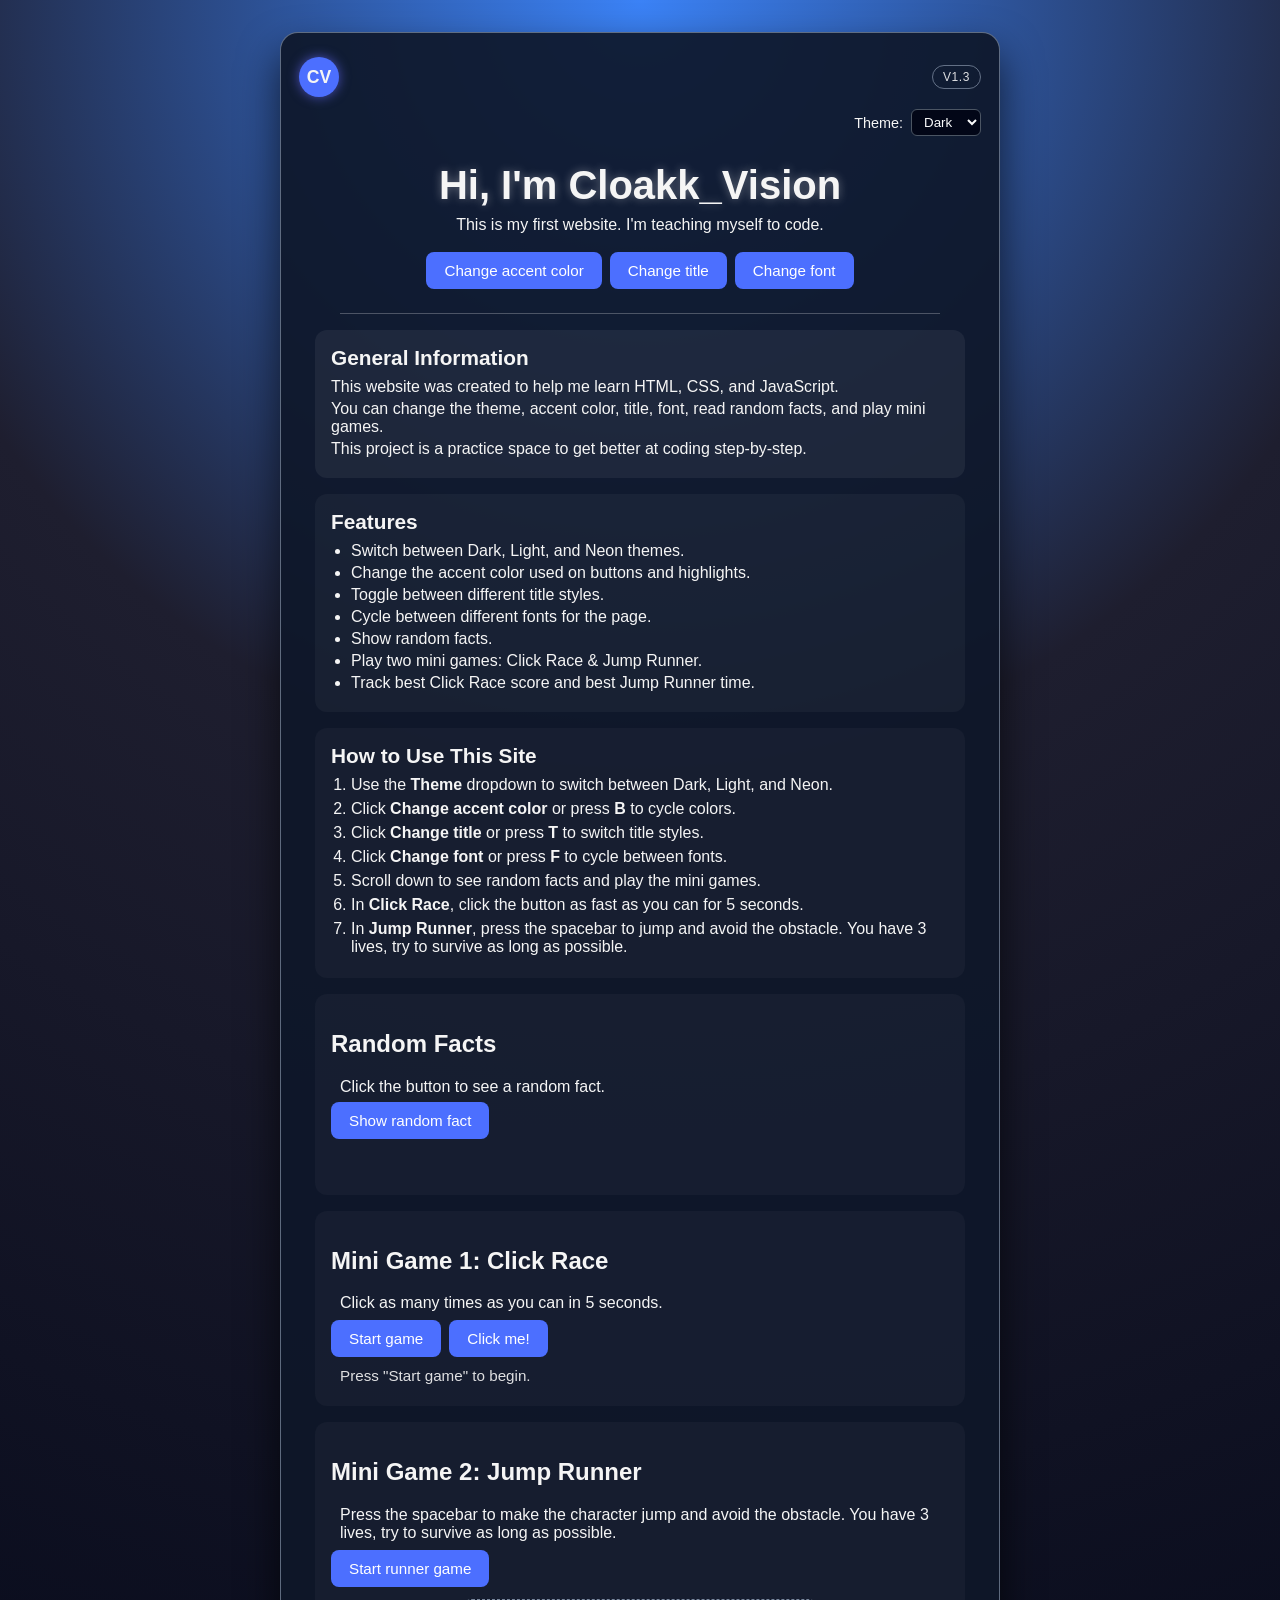
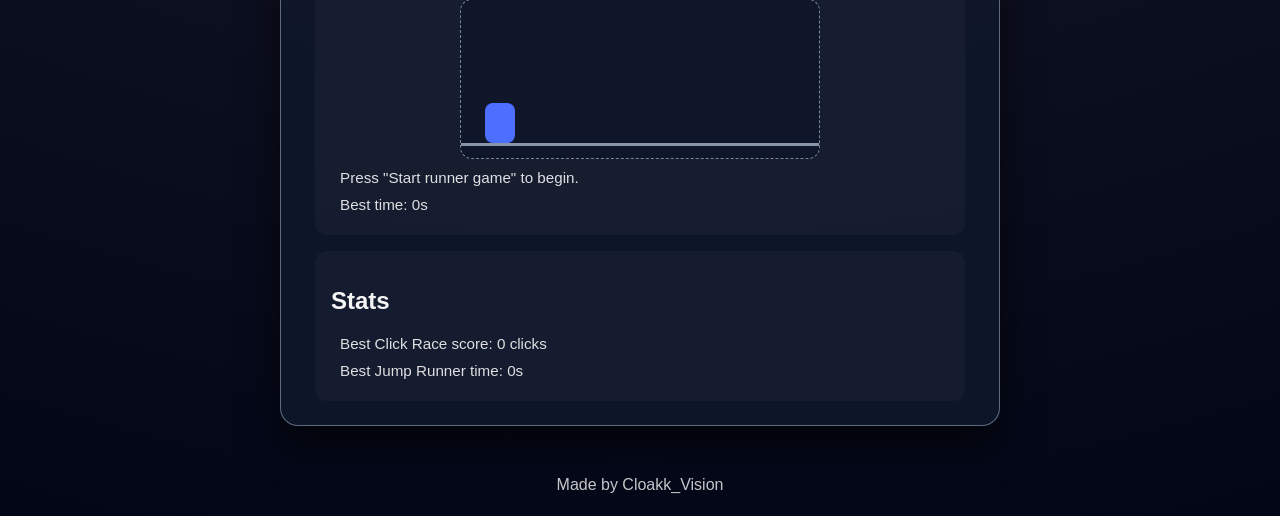
==== index.html @ 3d9c1bef "Add files via upload" ====
<!DOCTYPE html>
<html lang="en">
<head>
    <meta charset="UTF-8">
    <title>My First Website</title>
    <link rel="stylesheet" href="style.css">
</head>
<body class="theme-dark">
    <div class="container">
        <div class="panel">
            <!-- Top row with logo + version -->
            <div class="top-row">
                <div class="logo">CV</div>
                <span class="version-badge">v1.3</span>
            </div>

            <!-- Theme selector -->
            <div class="theme-row">
                <label for="themeSelect">Theme:</label>
                <select id="themeSelect">
                    <option value="dark" selected>Dark</option>
                    <option value="light">Light</option>
                    <option value="neon">Neon</option>
                </select>
            </div>

            <!-- Title + intro -->
            <h1 id="title">Hi, I'm Cloakk_Vision</h1>
            <p>This is my first website. I'm teaching myself to code.</p>

            <!-- Buttons -->
            <div class="button-row">
                <button id="colorButton">Change accent color</button>
                <button id="titleButton">Change title</button>
                <button id="fontButton">Change font</button>
            </div>

            <!-- Divider -->
            <hr class="divider">

            <!-- General Information section -->
            <div class="info-section">
                <h2>General Information</h2>
                <p>This website was created to help me learn HTML, CSS, and JavaScript.</p>
                <p>You can change the theme, accent color, title, font, read random facts, and play mini games.</p>
                <p>This project is a practice space to get better at coding step-by-step.</p>
            </div>

            <!-- Features list -->
            <div class="feature-list">
                <h2>Features</h2>
                <ul>
                    <li>Switch between Dark, Light, and Neon themes.</li>
                    <li>Change the accent color used on buttons and highlights.</li>
                    <li>Toggle between different title styles.</li>
                    <li>Cycle between different fonts for the page.</li>
                    <li>Show random facts.</li>
                    <li>Play two mini games: Click Race & Jump Runner.</li>
                    <li>Track best Click Race score and best Jump Runner time.</li>
                </ul>
            </div>

            <!-- How to use -->
            <div class="how-to">
                <h2>How to Use This Site</h2>
                <ol>
                    <li>Use the <strong>Theme</strong> dropdown to switch between Dark, Light, and Neon.</li>
                    <li>Click <strong>Change accent color</strong> or press <strong>B</strong> to cycle colors.</li>
                    <li>Click <strong>Change title</strong> or press <strong>T</strong> to switch title styles.</li>
                    <li>Click <strong>Change font</strong> or press <strong>F</strong> to cycle between fonts.</li>
                    <li>Scroll down to see random facts and play the mini games.</li>
                    <li>In <strong>Click Race</strong>, click the button as fast as you can for 5 seconds.</li>
                    <li>In <strong>Jump Runner</strong>, press the spacebar to jump and avoid the obstacle. You have 3 lives, try to survive as long as possible.</li>
                </ol>
            </div>

            <!-- Random facts section -->
            <div class="card-section random-facts">
                <h2>Random Facts</h2>
                <p>Click the button to see a random fact.</p>
                <button id="factButton">Show random fact</button>
                <p id="factText" class="fact-text"></p>
            </div>

            <!-- Mini game: Click Race -->
            <div class="card-section mini-game">
                <h2>Mini Game 1: Click Race</h2>
                <p>Click as many times as you can in 5 seconds.</p>

                <div class="game-controls">
                    <button id="gameStartButton">Start game</button>
                    <button id="gameClickButton" disabled>Click me!</button>
                </div>

                <p id="gameStatus" class="game-status">Press "Start game" to begin.</p>
            </div>

            <!-- Mini game: Jump Runner -->
            <div class="card-section mini-game">
                <h2>Mini Game 2: Jump Runner</h2>
                <p>Press the spacebar to make the character jump and avoid the obstacle. You have 3 lives, try to survive as long as possible.</p>

                <div class="runner-controls">
                    <button id="runnerStartButton">Start runner game</button>
                </div>

                <div id="runnerArea">
                    <div id="runnerGround"></div>
                    <div id="runnerCharacter"></div>
                    <div id="runnerObstacle"></div>
                </div>

                <p id="runnerStatus" class="game-status">Press "Start runner game" to begin.</p>
                <p id="runnerBest" class="game-status">Best time: 0s</p>
            </div>

            <!-- Stats section -->
            <div class="card-section stats-section">
                <h2>Stats</h2>
                <p id="statsClickBest" class="game-status">Best Click Race score: 0 clicks</p>
                <p id="statsRunnerBest" class="game-status">Best Jump Runner time: 0s</p>
            </div>
        </div>
    </div>

    <!-- Footer -->
    <footer class="footer">
        <p>Made by Cloakk_Vision</p>
    </footer>

    <script src="script.js"></script>
</body>
</html>
---- style.css ----
/* Accent color variable */
:root {
    --accent-color: #4c6fff;
}

/* Reset & base layout */
* {
    box-sizing: border-box;
}

body {
    margin: 0;
    font-family: Arial, sans-serif;
    display: flex;
    flex-direction: column;
    min-height: 100vh;
}

/* Themes on body */
body.theme-dark {
    background: radial-gradient(circle at top, #3b82f6 0, #1e1e2f 35%, #020617 100%);
    color: #f5f5f5;
}

body.theme-light {
    background: #f5f5f5;
    color: #111827;
}

body.theme-neon {
    background: radial-gradient(circle at top, #22c55e 0, #0f172a 40%, #020617 100%);
    color: #e5e7eb;
}

/* Main layout */
.container {
    flex: 1;
    display: flex;
    justify-content: center;
    align-items: flex-start;
    padding: 32px 16px 32px;
}

/* Card panel */
.panel {
    width: 100%;
    max-width: 720px;
    background-color: rgba(15, 23, 42, 0.92);
    border-radius: 18px;
    border: 1px solid rgba(148, 163, 184, 0.6);
    box-shadow: 0 20px 40px rgba(0, 0, 0, 0.65);
    padding: 24px 18px 24px;
    text-align: center;
    animation: fadeInUp 0.6s ease-out;
}

/* Panel changes in light theme */
body.theme-light .panel {
    background-color: #ffffff;
    border-color: #d1d5db;
    box-shadow: 0 20px 40px rgba(0, 0, 0, 0.15);
}

/* Panel neon tweaks */
body.theme-neon .panel {
    background-color: rgba(15, 23, 42, 0.96);
}

/* Top row: logo + version */
.top-row {
    display: flex;
    align-items: center;
    justify-content: space-between;
    margin-bottom: 12px;
}

.logo {
    width: 40px;
    height: 40px;
    border-radius: 999px;
    background: var(--accent-color);
    display: flex;
    align-items: center;
    justify-content: center;
    font-weight: bold;
    font-size: 1.1rem;
    box-shadow: 0 0 12px rgba(99, 102, 241, 0.7);
}

.version-badge {
    padding: 4px 10px;
    border-radius: 999px;
    border: 1px solid rgba(148, 163, 184, 0.7);
    font-size: 0.75rem;
    text-transform: uppercase;
    letter-spacing: 0.05em;
    opacity: 0.9;
}

/* Theme row */
.theme-row {
    display: flex;
    align-items: center;
    justify-content: flex-end;
    gap: 8px;
    margin-bottom: 12px;
    font-size: 0.9rem;
}

.theme-row select {
    padding: 4px 8px;
    border-radius: 6px;
    border: 1px solid #4b5563;
}

/* Dark theme dropdown */
body.theme-dark .theme-row select {
    background-color: #020617;
    color: #f9fafb;
}

/* Light theme dropdown */
body.theme-light .theme-row select {
    background-color: #ffffff;
    color: #111827;
    border-color: #9ca3af;
}

/* Neon theme dropdown */
body.theme-neon .theme-row select {
    background-color: #0f172a;
    color: #e5e7eb;
}

/* Title with glow */
h1 {
    font-size: 2.5rem;
    margin-bottom: 8px;
    text-shadow: 0 0 10px rgba(255, 255, 255, 0.35);
}

/* General paragraph text */
p {
    font-size: 1rem;
    max-width: 600px;
    margin: 6px auto;
}

/* Buttons row */
.button-row {
    margin-top: 18px;
    display: flex;
    flex-wrap: wrap;
    gap: 8px;
    justify-content: center;
}

/* Buttons with hover animation */
button {
    padding: 10px 18px;
    border: none;
    border-radius: 8px;
    font-size: 0.95rem;
    cursor: pointer;
    background-color: var(--accent-color);
    color: #ffffff;
    transition: transform 0.2s ease, box-shadow 0.2s ease, opacity 0.15s ease;
}

button:hover {
    transform: scale(1.05);
    box-shadow: 0 4px 10px rgba(0, 0, 0, 0.35);
}

button:active {
    transform: scale(0.98);
    box-shadow: none;
    opacity: 0.85;
}

/* Divider line */
.divider {
    margin: 24px auto 16px;
    border: 0;
    height: 1px;
    width: 100%;
    max-width: 600px;
    background: rgba(255, 255, 255, 0.25);
}

/* Info section card */
.info-section {
    max-width: 650px;
    width: 100%;
    margin: 0 auto 16px;
    padding: 16px;
    background-color: rgba(255, 255, 255, 0.06);
    border-radius: 12px;
    text-align: left;
}

body.theme-light .info-section {
    background-color: #f3f4f6;
}

.info-section h2 {
    margin-top: 0;
    margin-bottom: 8px;
    font-size: 1.3rem;
}

.info-section p {
    margin: 4px 0;
}

/* Feature list card */
.feature-list {
    max-width: 650px;
    width: 100%;
    margin: 0 auto 16px;
    padding: 16px;
    background-color: rgba(255, 255, 255, 0.04);
    border-radius: 12px;
    text-align: left;
}

body.theme-light .feature-list {
    background-color: #e5e7eb;
}

.feature-list h2 {
    margin-top: 0;
    margin-bottom: 8px;
    font-size: 1.3rem;
}

.feature-list ul {
    margin: 0;
    padding-left: 20px;
}

.feature-list li {
    margin-bottom: 4px;
}

/* How-to section */
.how-to {
    max-width: 650px;
    width: 100%;
    margin: 0 auto 16px;
    padding: 16px;
    background-color: rgba(255, 255, 255, 0.03);
    border-radius: 12px;
    text-align: left;
}

body.theme-light .how-to {
    background-color: #f9fafb;
}

.how-to h2 {
    margin-top: 0;
    margin-bottom: 8px;
    font-size: 1.3rem;
}

.how-to ol {
    margin: 0;
    padding-left: 20px;
}

.how-to li {
    margin-bottom: 6px;
}

/* Generic card-style section */
.card-section {
    max-width: 650px;
    width: 100%;
    margin: 16px auto 0;
    padding: 16px;
    background-color: rgba(255, 255, 255, 0.03);
    border-radius: 12px;
    text-align: left;
}

/* Random facts text */
.fact-text {
    margin-top: 10px;
    font-style: italic;
    min-height: 24px;
}

/* Mini game section */
.mini-game .game-controls,
.mini-game .runner-controls {
    display: flex;
    flex-wrap: wrap;
    gap: 8px;
    margin-top: 8px;
}

.game-status {
    margin-top: 10px;
    font-size: 0.95rem;
    opacity: 0.9;
}

/* Click Race area (using text only, no extra box needed) */

/* Jumper game area */
#runnerArea {
    margin-top: 12px;
    position: relative;
    width: 100%;
    max-width: 360px;
    height: 160px;
    border-radius: 12px;
    border: 1px dashed rgba(148, 163, 184, 0.8);
    overflow: hidden;
    margin-left: auto;
    margin-right: auto;
    background-color: rgba(15, 23, 42, 0.9);
}

body.theme-light #runnerArea {
    background-color: #e5e7eb;
}

body.theme-neon #runnerArea {
    background-color: rgba(15, 23, 42, 0.95);
}

/* Ground line */
#runnerGround {
    position: absolute;
    left: 0;
    right: 0;
    bottom: 12px;
    height: 3px;
    background-color: rgba(148, 163, 184, 0.9);
}

/* Character */
#runnerCharacter {
    position: absolute;
    width: 30px;
    height: 40px;
    left: 24px;
    bottom: 15px;
    border-radius: 8px;
    background-color: var(--accent-color);
}

/* Obstacle - slightly smaller to make game easier */
#runnerObstacle {
    position: absolute;
    width: 22px;
    height: 32px;
    right: -40px;
    bottom: 15px;
    border-radius: 6px;
    background-color: #ef4444;
}

/* Jump animation */
.jump {
    animation: runner-jump 0.5s ease-out;
}

@keyframes runner-jump {
    0% { bottom: 15px; }
    50% { bottom: 70px; }
    100% { bottom: 15px; }
}

/* Obstacle animation */
@keyframes runner-obstacle-move {
    from {
        right: -40px;
    }
    to {
        right: 100%;
    }
}

/* Footer */
.footer {
    text-align: center;
    padding: 12px 8px 16px;
    font-size: 0.9rem;
    opacity: 0.8;
}

/* Fade-in animation */
@keyframes fadeInUp {
    from {
        opacity: 0;
        transform: translateY(12px);
    }
    to {
        opacity: 1;
        transform: translateY(0);
    }
}
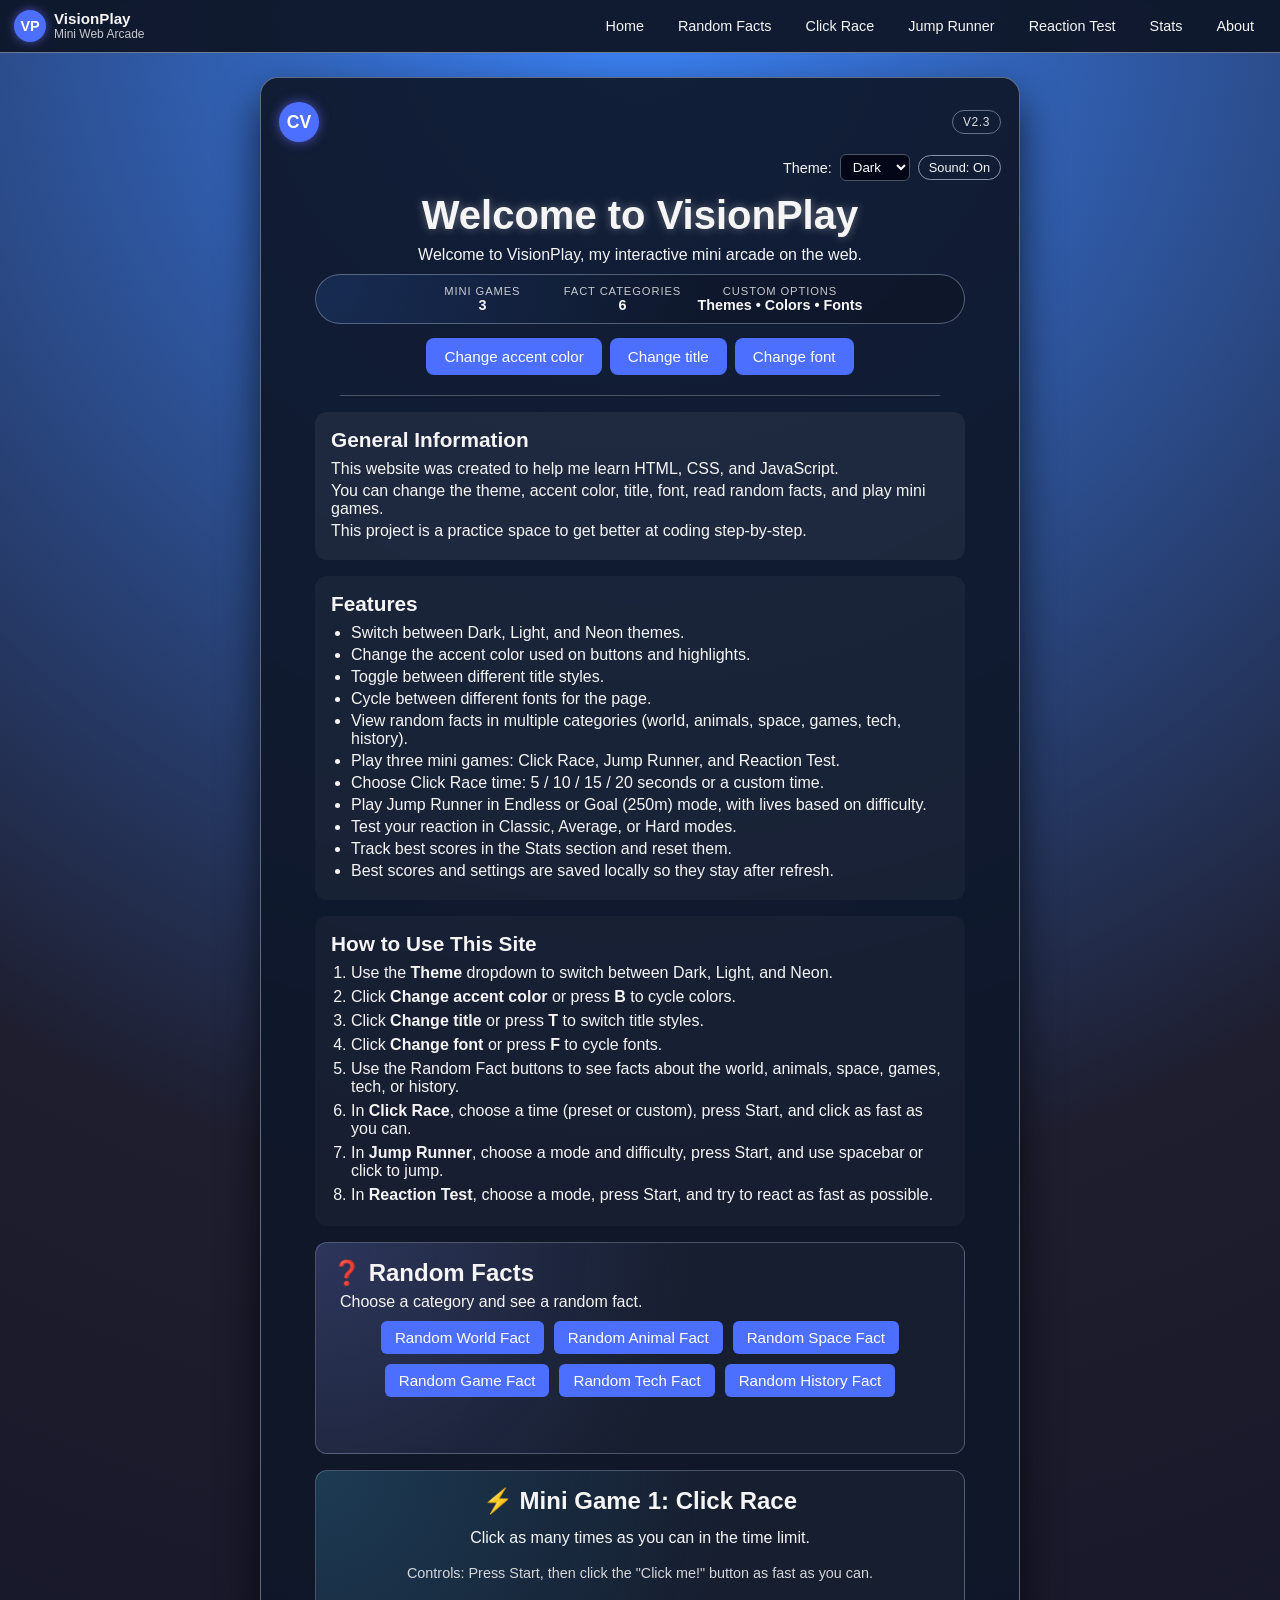
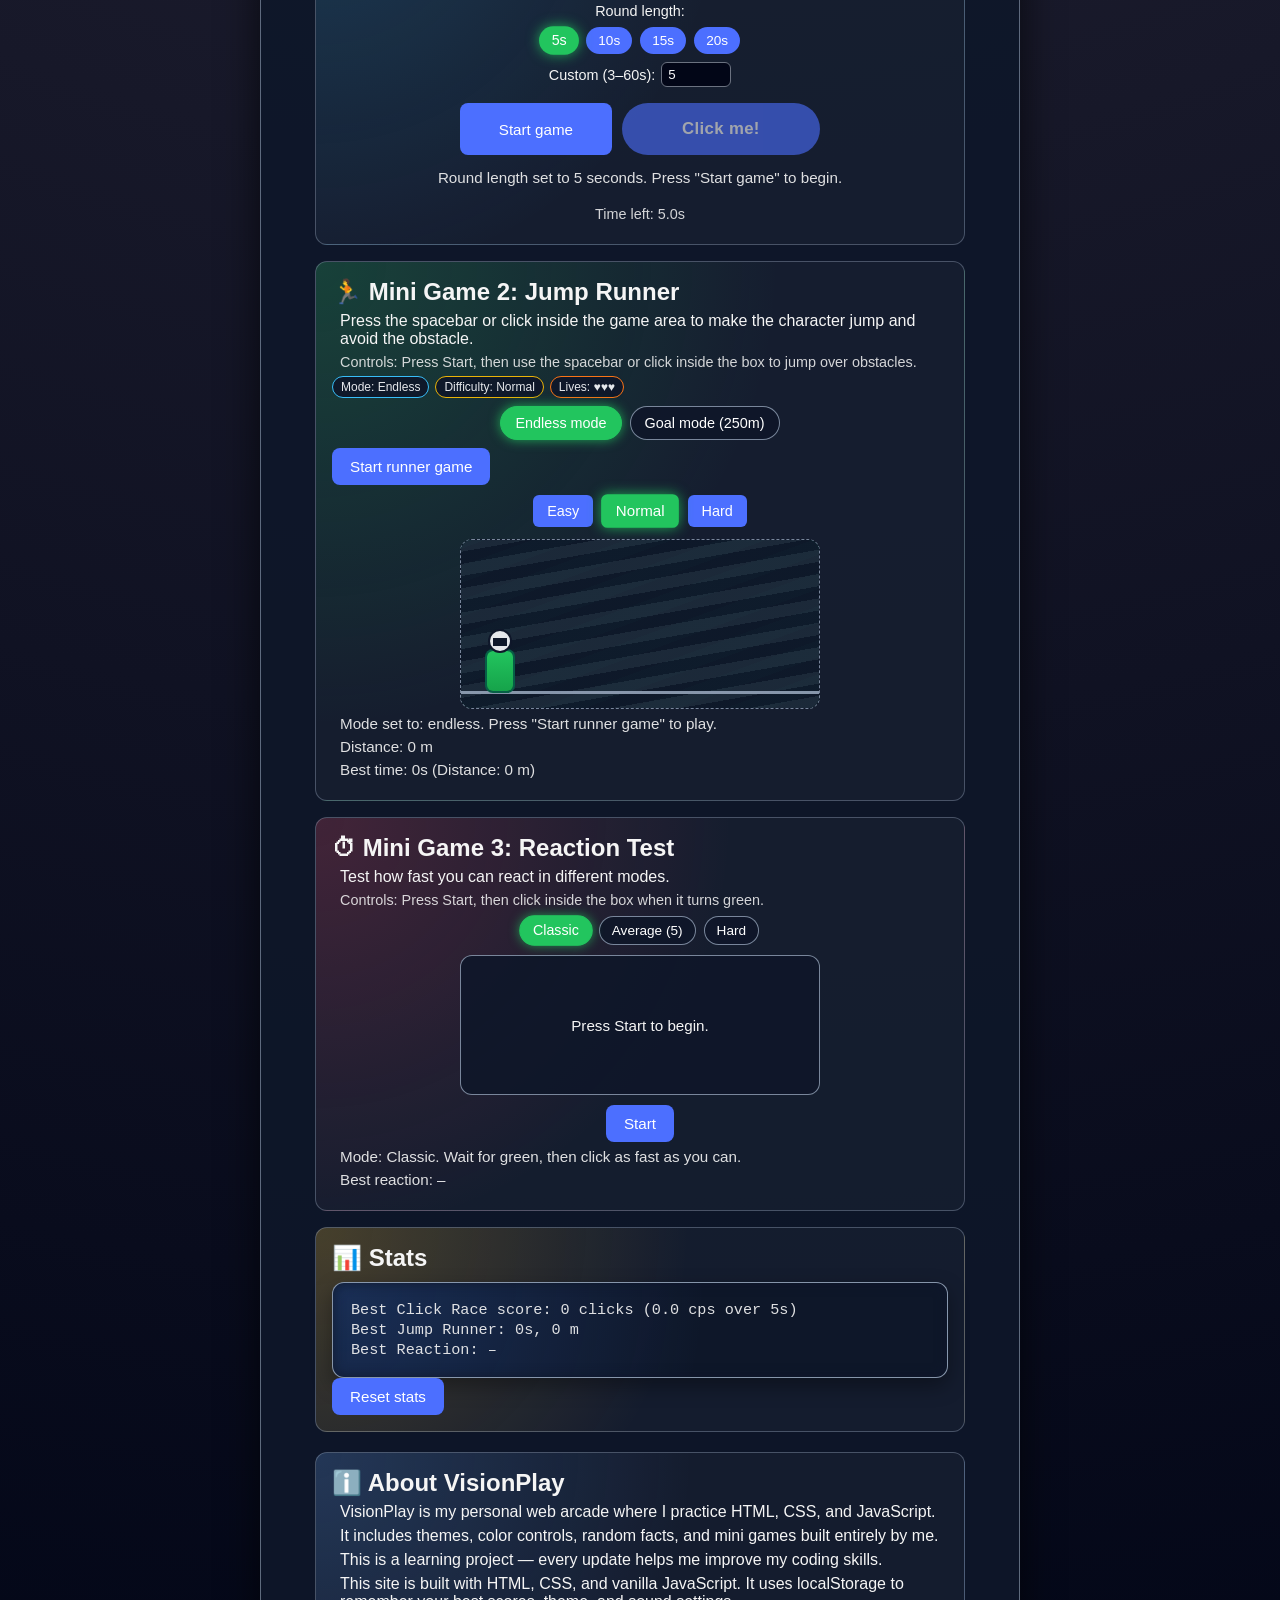
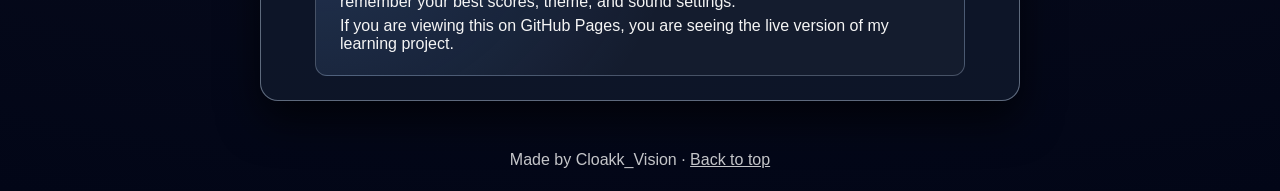
==== commit 7a1ef6ab: "Add files via upload VisionPlay v2.3 – Full polish, new favicon, major improvements" ====
--- a/index.html
+++ b/index.html
@@ -1,20 +1,49 @@
 <!DOCTYPE html>
 <html lang="en">
 <head>
-    <meta charset="UTF-8">
-    <title>My First Website</title>
-    <link rel="stylesheet" href="style.css">
+    <meta charset="UTF-8" />
+    <title>VisionPlay</title>
+    <meta name="viewport" content="width=device-width, initial-scale=1.0" />
+    <meta name="description" content="VisionPlay is a mini web arcade built by Cloakk_Vision with HTML, CSS, and JavaScript. Play Click Race, Jump Runner, Reaction Test, and read random facts." />
+    <!-- Put a favicon.png file in the same folder as this HTML -->
+    <link rel="icon" type="image/png" href="favicon.png" />
+    <link rel="stylesheet" href="style.css" />
 </head>
 <body class="theme-dark">
-    <div class="container">
+    <!-- Top Navigation -->
+    <header class="top-nav">
+        <div class="nav-left">
+            <div class="nav-logo-circle">VP</div>
+            <div class="nav-brand">
+                <span class="nav-title">VisionPlay</span>
+                <span class="nav-subtitle">Mini Web Arcade</span>
+            </div>
+        </div>
+
+        <button id="navToggle" class="nav-toggle" aria-label="Toggle navigation">
+            ☰
+        </button>
+
+        <nav id="navMenu" class="nav-menu">
+            <a href="#top" class="nav-link">Home</a>
+            <a href="#factsSection" class="nav-link">Random Facts</a>
+            <a href="#clickRaceSection" class="nav-link">Click Race</a>
+            <a href="#jumpRunnerSection" class="nav-link">Jump Runner</a>
+            <a href="#reactionSection" class="nav-link">Reaction Test</a>
+            <a href="#statsSection" class="nav-link">Stats</a>
+            <a href="#aboutSection" class="nav-link">About</a>
+        </nav>
+    </header>
+
+    <div class="container" id="top">
         <div class="panel">
             <!-- Top row with logo + version -->
             <div class="top-row">
                 <div class="logo">CV</div>
-                <span class="version-badge">v1.3</span>
-            </div>
-
-            <!-- Theme selector -->
+                <span class="version-badge">v2.3</span>
+            </div>
+
+            <!-- Theme + sound row -->
             <div class="theme-row">
                 <label for="themeSelect">Theme:</label>
                 <select id="themeSelect">
@@ -22,17 +51,37 @@
                     <option value="light">Light</option>
                     <option value="neon">Neon</option>
                 </select>
+
+                <button id="soundToggleButton" class="sound-toggle" aria-pressed="false" title="Toggle all sounds">
+                    Sound: On
+                </button>
             </div>
 
             <!-- Title + intro -->
-            <h1 id="title">Hi, I'm Cloakk_Vision</h1>
-            <p>This is my first website. I'm teaching myself to code.</p>
+            <h1 id="title">Welcome to VisionPlay</h1>
+            <p>Welcome to VisionPlay, my interactive mini arcade on the web.</p>
+
+            <!-- Hero stats row -->
+            <div class="hero-stats">
+                <div class="hero-stat">
+                    <span class="hero-stat-label">Mini games</span>
+                    <span class="hero-stat-value">3</span>
+                </div>
+                <div class="hero-stat">
+                    <span class="hero-stat-label">Fact categories</span>
+                    <span class="hero-stat-value">6</span>
+                </div>
+                <div class="hero-stat">
+                    <span class="hero-stat-label">Custom options</span>
+                    <span class="hero-stat-value">Themes • Colors • Fonts</span>
+                </div>
+            </div>
 
             <!-- Buttons -->
             <div class="button-row">
-                <button id="colorButton">Change accent color</button>
-                <button id="titleButton">Change title</button>
-                <button id="fontButton">Change font</button>
+                <button id="colorButton" title="Change the accent color">Change accent color</button>
+                <button id="titleButton" title="Switch between title styles">Change title</button>
+                <button id="fontButton" title="Cycle through fonts">Change font</button>
             </div>
 
             <!-- Divider -->
@@ -54,9 +103,13 @@
                     <li>Change the accent color used on buttons and highlights.</li>
                     <li>Toggle between different title styles.</li>
                     <li>Cycle between different fonts for the page.</li>
-                    <li>Show random facts.</li>
-                    <li>Play two mini games: Click Race & Jump Runner.</li>
-                    <li>Track best Click Race score and best Jump Runner time.</li>
+                    <li>View random facts in multiple categories (world, animals, space, games, tech, history).</li>
+                    <li>Play three mini games: Click Race, Jump Runner, and Reaction Test.</li>
+                    <li>Choose Click Race time: 5 / 10 / 15 / 20 seconds or a custom time.</li>
+                    <li>Play Jump Runner in Endless or Goal (250m) mode, with lives based on difficulty.</li>
+                    <li>Test your reaction in Classic, Average, or Hard modes.</li>
+                    <li>Track best scores in the Stats section and reset them.</li>
+                    <li>Best scores and settings are saved locally so they stay after refresh.</li>
                 </ul>
             </div>
 
@@ -67,67 +120,180 @@
                     <li>Use the <strong>Theme</strong> dropdown to switch between Dark, Light, and Neon.</li>
                     <li>Click <strong>Change accent color</strong> or press <strong>B</strong> to cycle colors.</li>
                     <li>Click <strong>Change title</strong> or press <strong>T</strong> to switch title styles.</li>
-                    <li>Click <strong>Change font</strong> or press <strong>F</strong> to cycle between fonts.</li>
-                    <li>Scroll down to see random facts and play the mini games.</li>
-                    <li>In <strong>Click Race</strong>, click the button as fast as you can for 5 seconds.</li>
-                    <li>In <strong>Jump Runner</strong>, press the spacebar to jump and avoid the obstacle. You have 3 lives, try to survive as long as possible.</li>
+                    <li>Click <strong>Change font</strong> or press <strong>F</strong> to cycle fonts.</li>
+                    <li>Use the Random Fact buttons to see facts about the world, animals, space, games, tech, or history.</li>
+                    <li>In <strong>Click Race</strong>, choose a time (preset or custom), press Start, and click as fast as you can.</li>
+                    <li>In <strong>Jump Runner</strong>, choose a mode and difficulty, press Start, and use spacebar or click to jump.</li>
+                    <li>In <strong>Reaction Test</strong>, choose a mode, press Start, and try to react as fast as possible.</li>
                 </ol>
             </div>
 
             <!-- Random facts section -->
-            <div class="card-section random-facts">
-                <h2>Random Facts</h2>
-                <p>Click the button to see a random fact.</p>
-                <button id="factButton">Show random fact</button>
-                <p id="factText" class="fact-text"></p>
+            <div class="card-section random-facts" id="factsSection">
+                <h2>❓ Random Facts</h2>
+                <p>Choose a category and see a random fact.</p>
+
+                <div class="fact-buttons">
+                    <button class="fact-btn" data-type="world">Random World Fact</button>
+                    <button class="fact-btn" data-type="animal">Random Animal Fact</button>
+                    <button class="fact-btn" data-type="space">Random Space Fact</button>
+                    <button class="fact-btn" data-type="game">Random Game Fact</button>
+                    <button class="fact-btn" data-type="tech">Random Tech Fact</button>
+                    <button class="fact-btn" data-type="history">Random History Fact</button>
+                </div>
+
+                <p id="factText" class="fact-text" aria-live="polite"></p>
             </div>
 
             <!-- Mini game: Click Race -->
-            <div class="card-section mini-game">
-                <h2>Mini Game 1: Click Race</h2>
-                <p>Click as many times as you can in 5 seconds.</p>
+            <div class="card-section mini-game" id="clickRaceSection">
+                <h2>⚡ Mini Game 1: Click Race</h2>
+                <p>Click as many times as you can in the time limit.</p>
+                <p class="controls">Controls: Press Start, then click the "Click me!" button as fast as you can.</p>
+
+                <!-- Timer controls: presets + custom -->
+                <div class="game-time-controls">
+                    <span>Round length:</span>
+                    <div class="time-preset-row">
+                        <button class="time-preset-btn" data-seconds="5">5s</button>
+                        <button class="time-preset-btn" data-seconds="10">10s</button>
+                        <button class="time-preset-btn" data-seconds="15">15s</button>
+                        <button class="time-preset-btn" data-seconds="20">20s</button>
+                    </div>
+                    <div class="time-custom-row">
+                        <label for="gameDurationInput">Custom (3–60s):</label>
+                        <input id="gameDurationInput" type="number" min="3" max="60" value="5" />
+                    </div>
+                </div>
 
                 <div class="game-controls">
-                    <button id="gameStartButton">Start game</button>
-                    <button id="gameClickButton" disabled>Click me!</button>
-                </div>
-
-                <p id="gameStatus" class="game-status">Press "Start game" to begin.</p>
+                    <button id="gameStartButton" title="Start a new Click Race round">Start game</button>
+                    <button id="gameClickButton" disabled title="Click quickly during the round">Click me!</button>
+                </div>
+
+                <p id="gameStatus" class="game-status" aria-live="polite">
+                    Press "Start game" to begin.
+                </p>
+                <p id="gameTimerLabel" class="game-status" aria-live="polite">Time left: 0.0s</p>
             </div>
 
             <!-- Mini game: Jump Runner -->
-            <div class="card-section mini-game">
-                <h2>Mini Game 2: Jump Runner</h2>
-                <p>Press the spacebar to make the character jump and avoid the obstacle. You have 3 lives, try to survive as long as possible.</p>
+            <div class="card-section mini-game" id="jumpRunnerSection">
+                <h2>🏃 Mini Game 2: Jump Runner</h2>
+                <p>Press the spacebar or click inside the game area to make the character jump and avoid the obstacle.</p>
+                <p class="controls">Controls: Press Start, then use the spacebar or click inside the box to jump over obstacles.</p>
+
+                <!-- Mode & difficulty badges -->
+                <div class="runner-badges">
+                    <span id="runnerModeBadge" class="badge badge-mode">Mode: Endless</span>
+                    <span id="runnerDiffBadge" class="badge badge-diff-normal">Difficulty: Normal</span>
+                    <span id="runnerLivesBadge" class="badge badge-lives">Lives: ♥♥♥</span>
+                </div>
+
+                <!-- Mode tabs -->
+                <div class="runner-mode-controls">
+                    <button class="runner-mode-btn active" data-mode="endless" title="Run as far as possible">Endless mode</button>
+                    <button class="runner-mode-btn" data-mode="goal" title="Reach 250m to win">Goal mode (250m)</button>
+                </div>
 
                 <div class="runner-controls">
-                    <button id="runnerStartButton">Start runner game</button>
+                    <button id="runnerStartButton" title="Start Jump Runner">Start runner game</button>
+                </div>
+
+                <div class="difficulty-controls">
+                    <button class="difficulty-btn" data-diff="easy"   title="Slower obstacle, 5 lives">Easy</button>
+                    <button class="difficulty-btn" data-diff="normal" title="Balanced, 3 lives">Normal</button>
+                    <button class="difficulty-btn" data-diff="hard"   title="Fast obstacle, 1 life">Hard</button>
                 </div>
 
                 <div id="runnerArea">
+                    <!-- Parallax background layers -->
+                    <div class="runner-bg runner-bg-sky"></div>
+                    <div class="runner-bg runner-bg-mountains"></div>
+                    <div class="runner-bg runner-bg-hills"></div>
+                    <div class="runner-bg runner-bg-ground"></div>
+
                     <div id="runnerGround"></div>
                     <div id="runnerCharacter"></div>
                     <div id="runnerObstacle"></div>
-                </div>
-
-                <p id="runnerStatus" class="game-status">Press "Start runner game" to begin.</p>
-                <p id="runnerBest" class="game-status">Best time: 0s</p>
+
+                    <!-- Game over / finish overlay -->
+                    <div id="runnerOverlay" class="runner-overlay">
+                        <div class="runner-overlay-box">
+                            <h3>Jump Runner</h3>
+                            <p id="runnerOverlayMessage"></p>
+                            <button id="runnerOverlayReplay">Play again</button>
+                        </div>
+                    </div>
+                </div>
+
+                <p id="runnerStatus" class="game-status" aria-live="polite">
+                    Choose a mode and difficulty, then press "Start runner game".
+                </p>
+                <p id="runnerScore" class="game-status" aria-live="polite">Distance: 0 m</p>
+                <p id="runnerBest" class="game-status">Best time: 0s (Distance: 0 m)</p>
+            </div>
+
+            <!-- Mini game: Reaction Test -->
+            <div class="card-section mini-game" id="reactionSection">
+                <h2>⏱ Mini Game 3: Reaction Test</h2>
+                <p>Test how fast you can react in different modes.</p>
+                <p class="controls">Controls: Press Start, then click inside the box when it turns green.</p>
+
+                <!-- Mode controls -->
+                <div class="reaction-mode-controls">
+                    <button class="reaction-mode-btn active" data-mode="classic" title="Single reaction test">Classic</button>
+                    <button class="reaction-mode-btn" data-mode="average" title="Average of 5 reactions">Average (5)</button>
+                    <button class="reaction-mode-btn" data-mode="hard" title="Don't click early and be fast">Hard</button>
+                </div>
+
+                <!-- Reaction area -->
+                <div id="reactionArea" class="reaction-area reaction-idle">
+                    <p id="reactionPrompt">Choose a mode and press "Start".</p>
+                </div>
+
+                <!-- Controls -->
+                <div class="reaction-controls">
+                    <button id="reactionStartButton" title="Start the reaction test">Start</button>
+                </div>
+
+                <!-- Status text -->
+                <p id="reactionStatus" class="game-status" aria-live="polite">
+                    Mode: Classic. Wait for green, then click as fast as you can.
+                </p>
+                <p id="reactionBest" class="game-status">
+                    Best reaction: –
+                </p>
             </div>
 
             <!-- Stats section -->
-            <div class="card-section stats-section">
-                <h2>Stats</h2>
-                <p id="statsClickBest" class="game-status">Best Click Race score: 0 clicks</p>
-                <p id="statsRunnerBest" class="game-status">Best Jump Runner time: 0s</p>
+            <div class="card-section stats-section" id="statsSection">
+                <h2>📊 Stats</h2>
+                <div class="scoreboard">
+                    <p id="statsClickBest" class="game-status">Best Click Race score: 0 clicks</p>
+                    <p id="statsRunnerBest" class="game-status">Best Jump Runner: 0s, 0 m</p>
+                    <p id="statsReactionBest" class="game-status">Best Reaction: –</p>
+                </div>
+                <button id="resetStatsButton">Reset stats</button>
+            </div>
+
+            <!-- About section -->
+            <div class="card-section about-section" id="aboutSection">
+                <h2>ℹ️ About VisionPlay</h2>
+                <p>VisionPlay is my personal web arcade where I practice HTML, CSS, and JavaScript.</p>
+                <p>It includes themes, color controls, random facts, and mini games built entirely by me.</p>
+                <p>This is a learning project — every update helps me improve my coding skills.</p>
+                <p>This site is built with HTML, CSS, and vanilla JavaScript. It uses localStorage to remember your best scores, theme, and sound settings.</p>
+                <p>If you are viewing this on GitHub Pages, you are seeing the live version of my learning project.</p>
             </div>
         </div>
     </div>
 
     <!-- Footer -->
     <footer class="footer">
-        <p>Made by Cloakk_Vision</p>
+        <p>Made by Cloakk_Vision · <a href="#top" class="footer-link">Back to top</a></p>
     </footer>
 
     <script src="script.js"></script>
 </body>
-</html>
+</html>
--- a/style.css
+++ b/style.css
@@ -1,3 +1,8 @@
+/* Global scroll behavior */
+html {
+    scroll-behavior: smooth;
+}
+
 /* Accent color variable */
 :root {
     --accent-color: #4c6fff;
@@ -6,17 +11,18 @@
 /* Reset & base layout */
 * {
     box-sizing: border-box;
+    margin: 0;
+    padding: 0;
 }
 
 body {
-    margin: 0;
     font-family: Arial, sans-serif;
     display: flex;
     flex-direction: column;
     min-height: 100vh;
 }
 
-/* Themes on body */
+/* Themes */
 body.theme-dark {
     background: radial-gradient(circle at top, #3b82f6 0, #1e1e2f 35%, #020617 100%);
     color: #f5f5f5;
@@ -32,19 +38,150 @@
     color: #e5e7eb;
 }
 
+/* Top navigation */
+.top-nav {
+    position: sticky;
+    top: 0;
+    z-index: 50;
+    display: flex;
+    align-items: center;
+    justify-content: space-between;
+    padding: 10px 14px;
+    background: rgba(15, 23, 42, 0.96);
+    border-bottom: 1px solid rgba(148, 163, 184, 0.7);
+    backdrop-filter: blur(16px);
+}
+
+body.theme-light .top-nav {
+    background: rgba(249, 250, 251, 0.96);
+    border-color: #d1d5db;
+}
+
+.nav-left {
+    display: flex;
+    align-items: center;
+    gap: 8px;
+}
+
+.nav-logo-circle {
+    width: 32px;
+    height: 32px;
+    border-radius: 999px;
+    background: var(--accent-color);
+    display: flex;
+    align-items: center;
+    justify-content: center;
+    font-weight: bold;
+    font-size: 0.9rem;
+    box-shadow: 0 0 10px rgba(99, 102, 241, 0.7);
+    color: #fff;
+    transition: transform 0.2s ease, box-shadow 0.2s ease;
+}
+
+.nav-logo-circle:hover {
+    transform: scale(1.05) rotate(-3deg);
+    box-shadow: 0 0 16px rgba(99, 102, 241, 0.95);
+}
+
+.nav-brand {
+    display: flex;
+    flex-direction: column;
+    line-height: 1.1;
+}
+
+.nav-title {
+    font-size: 0.95rem;
+    font-weight: 600;
+}
+
+.nav-subtitle {
+    font-size: 0.75rem;
+    opacity: 0.8;
+}
+
+/* Nav menu */
+.nav-menu {
+    display: none;
+    flex-direction: column;
+    position: absolute;
+    right: 10px;
+    top: 52px;
+    background: rgba(15, 23, 42, 0.98);
+    border-radius: 10px;
+    border: 1px solid rgba(148, 163, 184, 0.7);
+    padding: 8px 0;
+    min-width: 180px;
+}
+
+body.theme-light .nav-menu {
+    background: #ffffff;
+    border-color: #d1d5db;
+}
+
+.nav-menu.open {
+    display: flex;
+}
+
+.nav-link {
+    padding: 8px 14px;
+    font-size: 0.9rem;
+    text-decoration: none;
+    color: inherit;
+    cursor: pointer;
+}
+
+.nav-link:hover {
+    background-color: rgba(148, 163, 184, 0.20);
+}
+
+/* Nav toggle (hamburger) */
+.nav-toggle {
+    border: none;
+    background: transparent;
+    color: inherit;
+    font-size: 1.3rem;
+    cursor: pointer;
+}
+
+/* Desktop nav */
+@media (min-width: 768px) {
+    .nav-toggle {
+        display: none;
+    }
+
+    .nav-menu {
+        display: flex;
+        position: static;
+        flex-direction: row;
+        background: transparent;
+        border: none;
+        padding: 0;
+        gap: 10px;
+    }
+
+    .nav-link {
+        border-radius: 999px;
+        padding: 6px 12px;
+    }
+
+    .nav-link:hover {
+        background-color: rgba(148, 163, 184, 0.25);
+    }
+}
+
 /* Main layout */
 .container {
     flex: 1;
     display: flex;
     justify-content: center;
     align-items: flex-start;
-    padding: 32px 16px 32px;
+    padding: 24px 12px 32px;
 }
 
 /* Card panel */
 .panel {
     width: 100%;
-    max-width: 720px;
+    max-width: 760px;
     background-color: rgba(15, 23, 42, 0.92);
     border-radius: 18px;
     border: 1px solid rgba(148, 163, 184, 0.6);
@@ -54,14 +191,12 @@
     animation: fadeInUp 0.6s ease-out;
 }
 
-/* Panel changes in light theme */
 body.theme-light .panel {
     background-color: #ffffff;
     border-color: #d1d5db;
     box-shadow: 0 20px 40px rgba(0, 0, 0, 0.15);
 }
 
-/* Panel neon tweaks */
 body.theme-neon .panel {
     background-color: rgba(15, 23, 42, 0.96);
 }
@@ -85,6 +220,7 @@
     font-weight: bold;
     font-size: 1.1rem;
     box-shadow: 0 0 12px rgba(99, 102, 241, 0.7);
+    color: #fff;
 }
 
 .version-badge {
@@ -113,26 +249,43 @@
     border: 1px solid #4b5563;
 }
 
-/* Dark theme dropdown */
 body.theme-dark .theme-row select {
     background-color: #020617;
     color: #f9fafb;
 }
 
-/* Light theme dropdown */
 body.theme-light .theme-row select {
     background-color: #ffffff;
     color: #111827;
     border-color: #9ca3af;
 }
 
-/* Neon theme dropdown */
 body.theme-neon .theme-row select {
     background-color: #0f172a;
     color: #e5e7eb;
 }
 
-/* Title with glow */
+/* Sound toggle button overrides */
+.sound-toggle {
+    padding: 4px 10px;
+    font-size: 0.8rem;
+    border-radius: 999px;
+    border: 1px solid rgba(148, 163, 184, 0.9);
+    background: transparent;
+    color: inherit;
+    box-shadow: none;
+}
+
+.sound-toggle:hover {
+    background-color: rgba(148, 163, 184, 0.25);
+    transform: none;
+}
+
+.sound-toggle.muted {
+    opacity: 0.6;
+}
+
+/* Title */
 h1 {
     font-size: 2.5rem;
     margin-bottom: 8px;
@@ -146,16 +299,61 @@
     margin: 6px auto;
 }
 
+/* Hero stats row */
+.hero-stats {
+    max-width: 650px;
+    width: 100%;
+    margin: 10px auto 4px;
+    padding: 10px 14px;
+    border-radius: 999px;
+    background: radial-gradient(circle at top left, rgba(59, 130, 246, 0.20), transparent 60%),
+                rgba(15, 23, 42, 0.85);
+    border: 1px solid rgba(148, 163, 184, 0.5);
+    display: flex;
+    flex-wrap: wrap;
+    justify-content: center;
+    gap: 10px;
+}
+
+body.theme-light .hero-stats {
+    background: #e5e7eb;
+    border-color: #cbd5f5;
+}
+
+body.theme-neon .hero-stats {
+    background: radial-gradient(circle at top left, rgba(34, 197, 94, 0.28), transparent 60%),
+                rgba(15, 23, 42, 0.95);
+}
+
+.hero-stat {
+    display: flex;
+    flex-direction: column;
+    min-width: 130px;
+    text-align: center;
+}
+
+.hero-stat-label {
+    font-size: 0.7rem;
+    text-transform: uppercase;
+    letter-spacing: 0.08em;
+    opacity: 0.8;
+}
+
+.hero-stat-value {
+    font-size: 0.9rem;
+    font-weight: 600;
+}
+
 /* Buttons row */
 .button-row {
-    margin-top: 18px;
+    margin-top: 14px;
     display: flex;
     flex-wrap: wrap;
     gap: 8px;
     justify-content: center;
 }
 
-/* Buttons with hover animation */
+/* Buttons */
 button {
     padding: 10px 18px;
     border: none;
@@ -178,9 +376,23 @@
     opacity: 0.85;
 }
 
+/* Keyboard focus outlines */
+button:focus-visible,
+.nav-link:focus-visible,
+.fact-btn:focus-visible,
+.time-preset-btn:focus-visible,
+.difficulty-btn:focus-visible,
+.runner-mode-btn:focus-visible,
+.reaction-mode-btn:focus-visible,
+#themeSelect:focus-visible,
+#gameDurationInput:focus-visible {
+    outline: 2px solid var(--accent-color);
+    outline-offset: 2px;
+}
+
 /* Divider line */
 .divider {
-    margin: 24px auto 16px;
+    margin: 20px auto 16px;
     border: 0;
     height: 1px;
     width: 100%;
@@ -282,6 +494,69 @@
     background-color: rgba(255, 255, 255, 0.03);
     border-radius: 12px;
     text-align: left;
+    border: 1px solid rgba(148, 163, 184, 0.4);
+    transition:
+        transform 0.18s ease,
+        box-shadow 0.18s ease,
+        background-color 0.18s ease,
+        border-color 0.18s ease;
+}
+
+/* Card hover effect */
+.card-section:hover {
+    transform: translateY(-2px);
+    box-shadow: 0 10px 28px rgba(0, 0, 0, 0.4);
+    background-color: rgba(255, 255, 255, 0.05);
+}
+
+/* Active game card glow */
+.card-section.active-game {
+    border-color: var(--accent-color);
+    box-shadow: 0 0 20px rgba(34, 197, 94, 0.6);
+    transform: translateY(-3px) scale(1.01);
+}
+
+/* Badges (mode, difficulty, lives) */
+.runner-badges {
+    display: flex;
+    flex-wrap: wrap;
+    gap: 6px;
+    margin-top: 6px;
+    margin-bottom: 4px;
+}
+
+.badge {
+    font-size: 0.75rem;
+    padding: 3px 8px;
+    border-radius: 999px;
+    border: 1px solid rgba(148, 163, 184, 0.8);
+    background-color: rgba(15, 23, 42, 0.9);
+    color: #e5e7eb;
+}
+
+body.theme-light .badge {
+    background-color: #e5e7eb;
+    color: #111827;
+}
+
+.badge-mode {
+    border-color: #38bdf8;
+}
+
+.badge-diff-easy {
+    border-color: #22c55e;
+}
+
+.badge-diff-normal {
+    border-color: #eab308;
+}
+
+.badge-diff-hard {
+    border-color: #ef4444;
+}
+
+.badge-lives {
+    border-color: #f97316;
 }
 
 /* Random facts text */
@@ -291,7 +566,25 @@
     min-height: 24px;
 }
 
-/* Mini game section */
+/* Fact buttons */
+.fact-buttons {
+    display: flex;
+    flex-wrap: wrap;
+    gap: 10px;
+    margin-top: 10px;
+    justify-content: center;
+}
+
+.fact-btn {
+    padding: 8px 14px;
+    border-radius: 6px;
+    background: var(--accent-color);
+    color: white;
+    border: none;
+    cursor: pointer;
+}
+
+/* Mini game sections */
 .mini-game .game-controls,
 .mini-game .runner-controls {
     display: flex;
@@ -301,20 +594,217 @@
 }
 
 .game-status {
-    margin-top: 10px;
+    margin-top: 6px;
     font-size: 0.95rem;
     opacity: 0.9;
 }
 
-/* Click Race area (using text only, no extra box needed) */
+/* Timer label styling */
+#gameTimerLabel {
+    font-size: 0.9rem;
+    opacity: 0.85;
+}
+
+/* Click Race card styling */
+#clickRaceSection {
+    display: flex;
+    flex-direction: column;
+    align-items: center;
+    gap: 8px;
+    background:
+        radial-gradient(circle at top left, rgba(56, 189, 248, 0.18), transparent 55%),
+        rgba(255, 255, 255, 0.03);
+}
+
+/* Gradient background for Random Facts */
+#factsSection {
+    background:
+        radial-gradient(circle at top left, rgba(129, 140, 248, 0.22), transparent 55%),
+        rgba(255, 255, 255, 0.03);
+}
+
+/* Gradient background for Jump Runner */
+#jumpRunnerSection {
+    background:
+        radial-gradient(circle at top left, rgba(34, 197, 94, 0.22), transparent 55%),
+        rgba(255, 255, 255, 0.03);
+}
+
+/* Gradient background for Reaction Test */
+#reactionSection {
+    background:
+        radial-gradient(circle at top left, rgba(244, 63, 94, 0.20), transparent 55%),
+        rgba(255, 255, 255, 0.03);
+}
+
+/* Gradient background for Stats */
+#statsSection {
+    background:
+        radial-gradient(circle at top left, rgba(251, 191, 36, 0.22), transparent 55%),
+        rgba(255, 255, 255, 0.03);
+}
+
+/* Gradient background for About section */
+#aboutSection {
+    background:
+        radial-gradient(circle at top left, rgba(96, 165, 250, 0.20), transparent 55%),
+        rgba(255, 255, 255, 0.03);
+}
+
+/* Layout for Click Race controls */
+#clickRaceSection .game-controls {
+    width: 100%;
+    max-width: 360px;
+    margin-top: 8px;
+    display: flex;
+    gap: 10px;
+    justify-content: space-between;
+}
+
+/* Start button normal */
+#gameStartButton {
+    flex: 1;
+}
+
+/* Big Click button */
+#gameClickButton {
+    flex: 1.4;
+    padding: 16px 18px;
+    font-size: 1.05rem;
+    border-radius: 999px;
+    font-weight: 600;
+    letter-spacing: 0.02em;
+    box-shadow: 0 6px 18px rgba(0, 0, 0, 0.35);
+}
+
+/* Disabled state for Click button */
+#gameClickButton:disabled {
+    opacity: 0.6;
+    box-shadow: none;
+    cursor: not-allowed;
+}
+
+/* Click Race time controls */
+.game-time-controls {
+    width: 100%;
+    max-width: 420px;
+    display: flex;
+    flex-direction: column;
+    gap: 8px;
+    margin-top: 8px;
+    font-size: 0.9rem;
+    align-items: center;
+}
+
+.game-time-controls > span {
+    font-weight: 500;
+}
+
+.time-preset-row {
+    display: flex;
+    flex-wrap: wrap;
+    gap: 8px;
+    justify-content: center;
+}
+
+.time-preset-btn {
+    padding: 6px 12px;
+    border-radius: 999px;
+    font-size: 0.85rem;
+}
+
+/* Active preset time button */
+.time-preset-btn.active {
+    background-color: #22c55e;
+    box-shadow: 0 0 12px rgba(34, 197, 94, 0.8);
+    transform: scale(1.05);
+}
+
+.time-custom-row {
+    display: flex;
+    align-items: center;
+    gap: 6px;
+}
+
+.time-custom-row input {
+    width: 70px;
+    padding: 4px 6px;
+    border-radius: 6px;
+    border: 1px solid #6b7280;
+    background-color: #020617;
+    color: #f9fafb;
+}
+
+body.theme-light .time-custom-row input {
+    background-color: #ffffff;
+    color: #111827;
+}
+
+/* Difficulty buttons */
+.difficulty-controls {
+    margin-top: 10px;
+    display: flex;
+    gap: 10px;
+    justify-content: center;
+}
+
+.difficulty-btn {
+    padding: 8px 14px;
+    border-radius: 6px;
+    background: var(--accent-color);
+    color: white;
+    border: none;
+    cursor: pointer;
+    font-size: 0.9rem;
+    transition: transform 0.2s ease;
+}
+
+.difficulty-btn:hover {
+    transform: scale(1.05);
+}
+
+/* Active difficulty button - green */
+.difficulty-btn.active {
+    background-color: #22c55e;
+    box-shadow: 0 0 12px rgba(34, 197, 94, 0.8);
+    transform: scale(1.05);
+}
+
+/* Runner mode tabs */
+.runner-mode-controls {
+    margin-top: 8px;
+    display: flex;
+    gap: 8px;
+    justify-content: center;
+}
+
+.runner-mode-btn {
+    padding: 8px 14px;
+    border-radius: 999px;
+    background-color: rgba(15, 23, 42, 0.9);
+    border: 1px solid rgba(148, 163, 184, 0.8);
+    font-size: 0.9rem;
+}
+
+/* Active runner mode tab */
+.runner-mode-btn.active {
+    background-color: #22c55e;
+    border-color: #22c55e;
+    box-shadow: 0 0 12px rgba(34, 197, 94, 0.8);
+}
 
 /* Jumper game area */
+#jumpRunnerSection {
+    position: relative;
+}
+
+/* Game area */
 #runnerArea {
     margin-top: 12px;
     position: relative;
     width: 100%;
     max-width: 360px;
-    height: 160px;
+    height: 170px;
     border-radius: 12px;
     border: 1px dashed rgba(148, 163, 184, 0.8);
     overflow: hidden;
@@ -331,47 +821,141 @@
     background-color: rgba(15, 23, 42, 0.95);
 }
 
+/* Parallax background layers */
+.runner-bg {
+    position: absolute;
+    inset: 0;
+    pointer-events: none;
+    z-index: 1;
+}
+
+/* Sky gradient */
+.runner-bg-sky {
+    background: linear-gradient(to bottom, #0f172a, #1f2937);
+}
+
+/* Distant mountains */
+.runner-bg-mountains {
+    background: repeating-linear-gradient(
+        -30deg,
+        #111827,
+        #111827 20px,
+        #020617 20px,
+        #020617 40px
+    );
+    opacity: 0.4;
+    animation: parallax-slow 20s linear infinite;
+}
+
+/* Closer hills */
+.runner-bg-hills {
+    background: repeating-linear-gradient(
+        -20deg,
+        #022c22,
+        #022c22 16px,
+        #064e3b 16px,
+        #064e3b 32px
+    );
+    opacity: 0.8;
+    animation: parallax-medium 12s linear infinite;
+}
+
+/* Ground texture */
+.runner-bg-ground {
+    background: repeating-linear-gradient(
+        -10deg,
+        #1e293b,
+        #1e293b 12px,
+        #0f172a 12px,
+        #0f172a 24px
+    );
+    opacity: 0.9;
+    animation: parallax-fast 6s linear infinite;
+}
+
 /* Ground line */
 #runnerGround {
     position: absolute;
     left: 0;
     right: 0;
-    bottom: 12px;
+    bottom: 14px;
     height: 3px;
     background-color: rgba(148, 163, 184, 0.9);
-}
-
-/* Character */
+    z-index: 4;
+}
+
+/* Character (little runner person) */
 #runnerCharacter {
     position: absolute;
-    width: 30px;
+    left: 26px;
+    bottom: 17px;
+    width: 26px;
     height: 40px;
-    left: 24px;
-    bottom: 15px;
-    border-radius: 8px;
-    background-color: var(--accent-color);
-}
-
-/* Obstacle - slightly smaller to make game easier */
+    z-index: 5;
+    background: linear-gradient(to bottom, #22c55e, #16a34a);
+    border-radius: 6px;
+    box-shadow: 0 0 0 2px #065f46;
+    transform: translateY(0);
+    animation: none;
+}
+
+/* Head */
+#runnerCharacter::before {
+    content: "";
+    position: absolute;
+    top: -20px;
+    left: 3px;
+    width: 20px;
+    height: 20px;
+    border-radius: 50%;
+    background-color: #e5e7eb;
+    box-shadow: 0 0 0 2px #0f172a;
+}
+
+/* Face */
+#runnerCharacter::after {
+    content: "";
+    position: absolute;
+    top: -13px;
+    left: 6px;
+    width: 14px;
+    height: 8px;
+    background:
+        radial-gradient(circle at 3px 2px, #0f172a 60%, transparent 62%),
+        radial-gradient(circle at 11px 2px, #0f172a 60%, transparent 62%),
+        linear-gradient(to bottom, transparent 4px, #0f172a 4px, #0f172a 6px, transparent 6px);
+}
+
+/* Obstacle */
 #runnerObstacle {
     position: absolute;
-    width: 22px;
-    height: 32px;
+    width: 18px;
+    height: 26px;
     right: -40px;
-    bottom: 15px;
-    border-radius: 6px;
-    background-color: #ef4444;
-}
-
-/* Jump animation */
-.jump {
-    animation: runner-jump 0.5s ease-out;
+    bottom: 17px;
+    border-radius: 4px;
+    background: linear-gradient(to bottom, #f97373, #b91c1c);
+    z-index: 4;
+}
+
+/* Jump animation – uses transform + CSS vars */
+#runnerCharacter.jump {
+    animation: runner-jump var(--jump-duration, 550ms) ease-out;
 }
 
 @keyframes runner-jump {
-    0% { bottom: 15px; }
-    50% { bottom: 70px; }
-    100% { bottom: 15px; }
+    0% {
+        transform: translateY(0);
+    }
+    35% {
+        transform: translateY(calc(-1 * var(--jump-height, 80px)));
+    }
+    65% {
+        transform: translateY(calc(-1 * var(--jump-height, 80px)));
+    }
+    100% {
+        transform: translateY(0);
+    }
 }
 
 /* Obstacle animation */
@@ -382,6 +966,129 @@
     to {
         right: 100%;
     }
+}
+
+/* Parallax keyframes */
+@keyframes parallax-slow {
+    from { background-position-x: 0; }
+    to   { background-position-x: -200px; }
+}
+
+@keyframes parallax-medium {
+    from { background-position-x: 0; }
+    to   { background-position-x: -260px; }
+}
+
+@keyframes parallax-fast {
+    from { background-position-x: 0; }
+    to   { background-position-x: -340px; }
+}
+
+/* Runner overlay */
+.runner-overlay {
+    position: absolute;
+    inset: 0;
+    background: rgba(15, 23, 42, 0.85);
+    display: none;
+    align-items: center;
+    justify-content: center;
+    z-index: 10;
+}
+
+.runner-overlay-box {
+    background: rgba(15, 23, 42, 0.95);
+    border-radius: 12px;
+    padding: 12px 16px;
+    text-align: center;
+    border: 1px solid rgba(148, 163, 184, 0.9);
+}
+
+/* ===== Reaction Test styles ===== */
+
+.reaction-mode-controls {
+    margin-top: 8px;
+    display: flex;
+    gap: 8px;
+    justify-content: center;
+    flex-wrap: wrap;
+}
+
+.reaction-mode-btn {
+    padding: 6px 12px;
+    border-radius: 999px;
+    background-color: rgba(15, 23, 42, 0.9);
+    border: 1px solid rgba(148, 163, 184, 0.8);
+    font-size: 0.85rem;
+    cursor: pointer;
+    transition: transform 0.15s ease, box-shadow 0.15s ease, background-color 0.15s ease;
+}
+
+/* Active mode button */
+.reaction-mode-btn.active {
+    background-color: #22c55e;
+    border-color: #22c55e;
+    box-shadow: 0 0 10px rgba(34, 197, 94, 0.7);
+    transform: scale(1.05);
+    color: #ffffff;
+}
+
+/* Reaction area */
+.reaction-area {
+    margin-top: 10px;
+    width: 100%;
+    max-width: 360px;
+    height: 140px;
+    border-radius: 12px;
+    border: 1px solid rgba(148, 163, 184, 0.8);
+    margin-left: auto;
+    margin-right: auto;
+    display: flex;
+    align-items: center;
+    justify-content: center;
+    padding: 12px;
+    text-align: center;
+    user-select: none;
+    cursor: pointer;
+    transition: background-color 0.2s ease, box-shadow 0.2s ease, border-color 0.2s ease;
+}
+
+.reaction-area p {
+    margin: 0;
+    font-size: 0.95rem;
+}
+
+/* Idle */
+.reaction-area.reaction-idle {
+    background-color: rgba(15, 23, 42, 0.9);
+}
+
+/* Waiting (red) */
+.reaction-area.reaction-waiting {
+    background-color: #7f1d1d;
+    border-color: #f97373;
+    box-shadow: 0 0 14px rgba(248, 113, 113, 0.7);
+}
+
+/* Ready (green) */
+.reaction-area.reaction-ready {
+    background-color: #14532d;
+    border-color: #22c55e;
+    box-shadow: 0 0 14px rgba(34, 197, 94, 0.8);
+}
+
+/* Reaction controls */
+.reaction-controls {
+    margin-top: 10px;
+    display: flex;
+    justify-content: center;
+}
+
+/* About section */
+.about-section {
+    background: rgba(255, 255, 255, 0.04);
+    border-radius: 12px;
+    padding: 16px;
+    margin-top: 20px;
 }
 
 /* Footer */
@@ -402,4 +1109,78 @@
         opacity: 1;
         transform: translateY(0);
     }
+}
+
+/* Mobile tweaks */
+@media (max-width: 480px) {
+    h1 {
+        font-size: 2rem;
+    }
+
+    .panel {
+        padding: 18px 12px;
+    }
+
+    button {
+        font-size: 0.85rem;
+        padding: 8px 12px;
+    }
+
+    #gameClickButton {
+        padding: 12px 14px;
+    }
+
+    .hero-stats {
+        flex-direction: column;
+        border-radius: 12px;
+    }
+}
+
+/* Small helper text under each game title */
+.controls {
+    margin-top: 4px;
+    font-size: 0.9rem;
+    opacity: 0.85;
+}
+
+/* Polished Stats / scoreboard look */
+.scoreboard {
+    margin-top: 10px;
+    padding: 16px 18px;
+    border-radius: 12px;
+    background:
+        radial-gradient(circle at top left, rgba(59, 130, 246, 0.22), transparent 60%),
+        rgba(15, 23, 42, 0.96);
+    border: 1px solid rgba(148, 163, 184, 0.9);
+    box-shadow:
+        inset 0 0 12px rgba(15, 23, 42, 0.85),
+        0 8px 20px rgba(0, 0, 0, 0.35);
+    text-align: left;
+}
+
+body.theme-light .scoreboard {
+    background:
+        radial-gradient(circle at top left, rgba(59, 130, 246, 0.18), transparent 60%),
+        #f3f4f6;
+    border-color: #9ca3af;
+    box-shadow:
+        inset 0 0 8px rgba(148, 163, 184, 0.35),
+        0 6px 16px rgba(0, 0, 0, 0.12);
+}
+
+.scoreboard .game-status {
+    font-family: "Courier New", ui-monospace, SFMono-Regular, Menlo, Monaco, Consolas, "Liberation Mono", "Courier New", monospace;
+    margin: 2px 0;
+    font-size: 0.95rem;
+}
+
+/* Back-to-top link */
+.footer-link {
+    color: inherit;
+    text-decoration: underline;
+    cursor: pointer;
+}
+
+.footer-link:hover {
+    opacity: 0.8;
 }
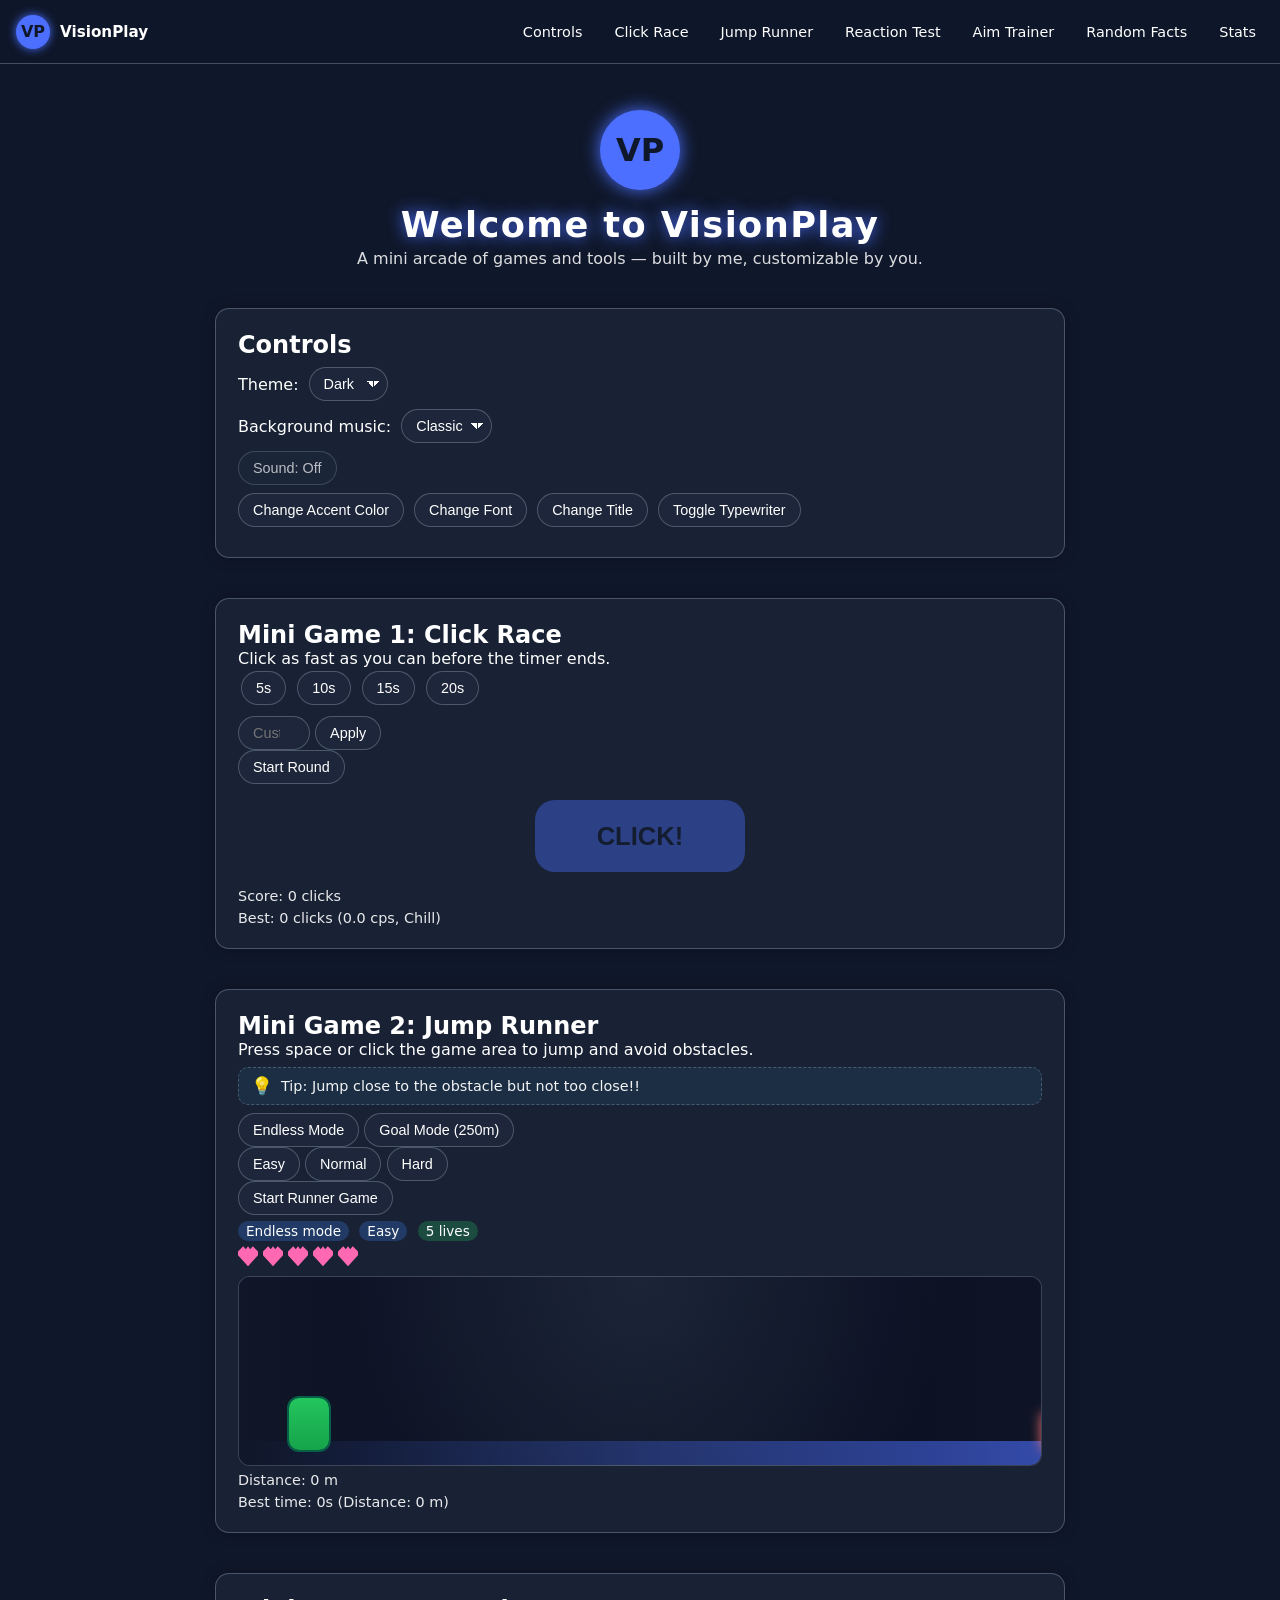
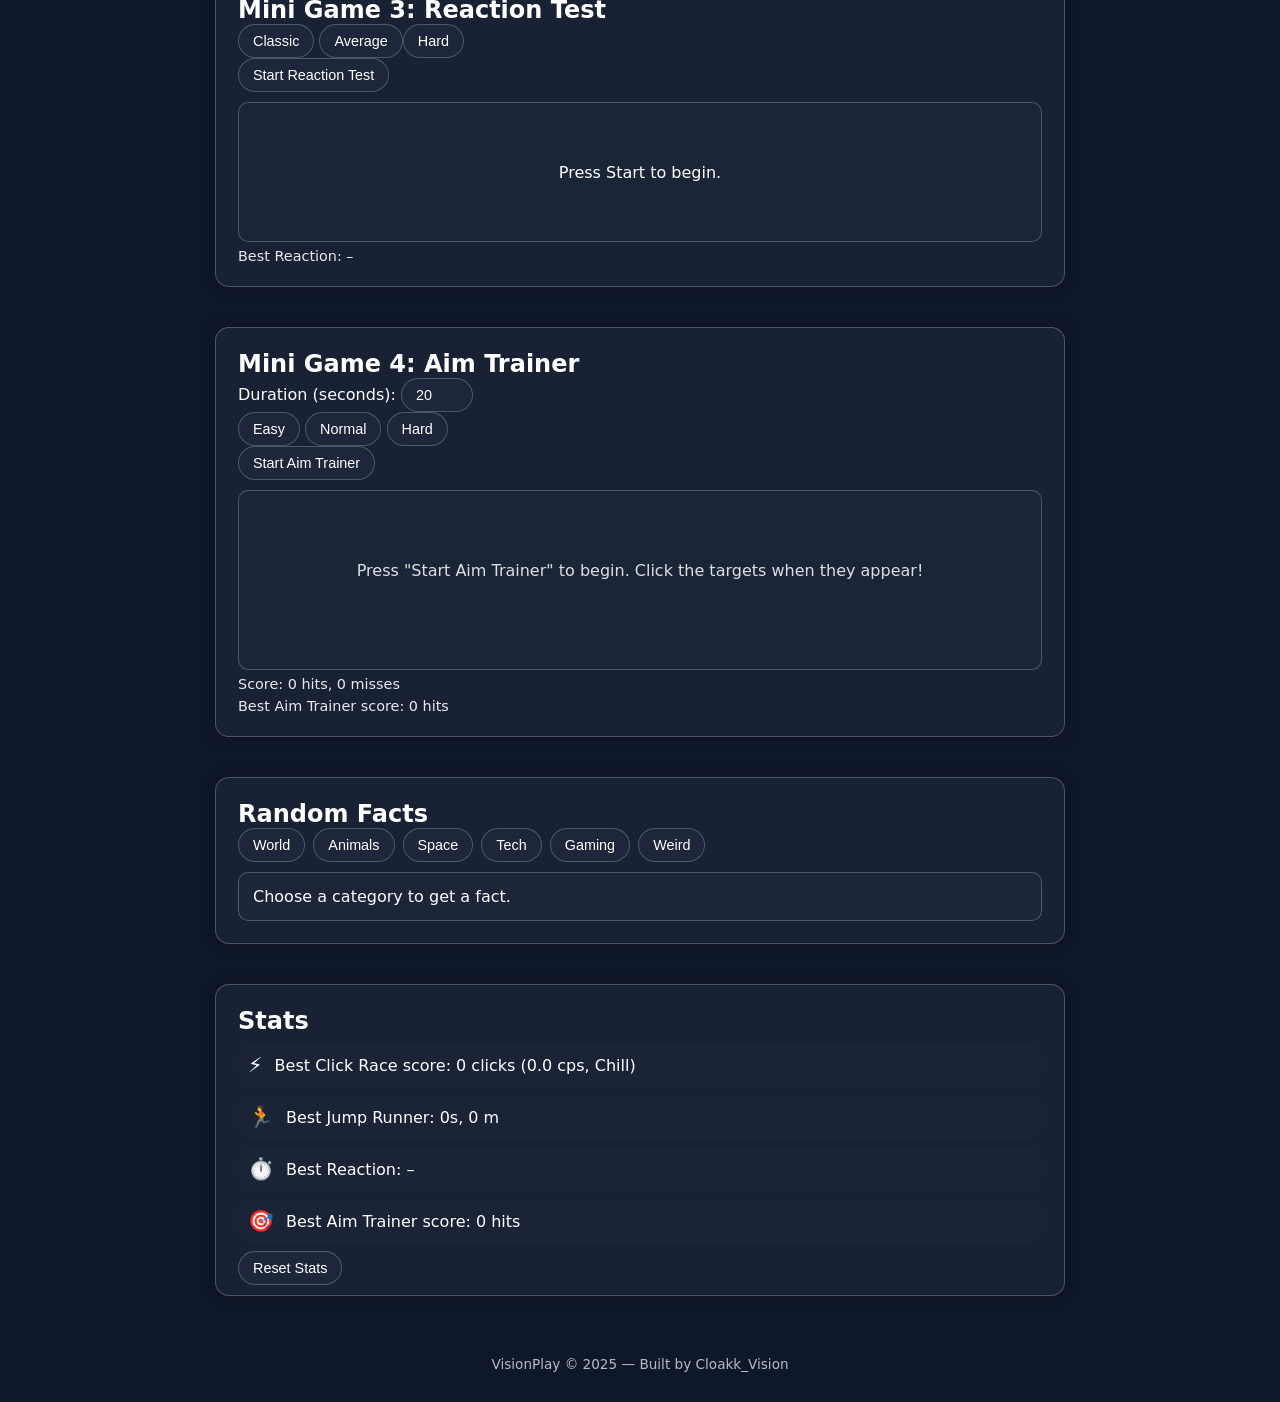
==== commit 7f404a94: "Add files via upload Update VisionPlay to v4.1 — New physics, fixed jump, UI polish" ====
--- a/index.html
+++ b/index.html
@@ -2,296 +2,254 @@
 <html lang="en">
 <head>
     <meta charset="UTF-8" />
+    <meta name="viewport" content="width=device-width, initial-scale=1.0" />
     <title>VisionPlay</title>
-    <meta name="viewport" content="width=device-width, initial-scale=1.0" />
-    <meta name="description" content="VisionPlay is a mini web arcade built by Cloakk_Vision with HTML, CSS, and JavaScript. Play Click Race, Jump Runner, Reaction Test, and read random facts." />
-    <!-- Put a favicon.png file in the same folder as this HTML -->
+
+    <meta name="description" content="VisionPlay is an interactive mini arcade featuring Click Race, Jump Runner, Reaction Test, Aim Trainer, random facts, theme switching, sound settings, and customization." />
+
     <link rel="icon" type="image/png" href="favicon.png" />
+
     <link rel="stylesheet" href="style.css" />
 </head>
-<body class="theme-dark">
-    <!-- Top Navigation -->
+<body class="theme-dark font-default">
+    <!-- TOP NAV -->
     <header class="top-nav">
         <div class="nav-left">
             <div class="nav-logo-circle">VP</div>
-            <div class="nav-brand">
-                <span class="nav-title">VisionPlay</span>
-                <span class="nav-subtitle">Mini Web Arcade</span>
-            </div>
-        </div>
-
-        <button id="navToggle" class="nav-toggle" aria-label="Toggle navigation">
-            ☰
-        </button>
+            <span class="nav-title">VisionPlay</span>
+        </div>
+
+        <button id="navToggle" class="nav-toggle" aria-expanded="false">☰</button>
 
         <nav id="navMenu" class="nav-menu">
-            <a href="#top" class="nav-link">Home</a>
-            <a href="#factsSection" class="nav-link">Random Facts</a>
-            <a href="#clickRaceSection" class="nav-link">Click Race</a>
-            <a href="#jumpRunnerSection" class="nav-link">Jump Runner</a>
-            <a href="#reactionSection" class="nav-link">Reaction Test</a>
-            <a href="#statsSection" class="nav-link">Stats</a>
-            <a href="#aboutSection" class="nav-link">About</a>
+            <a class="nav-link" href="#controlsSection">Controls</a>
+            <a class="nav-link" href="#clickRaceSection">Click Race</a>
+            <a class="nav-link" href="#jumpRunnerSection">Jump Runner</a>
+            <a class="nav-link" href="#reactionSection">Reaction Test</a>
+            <a class="nav-link" href="#aimTrainerSection">Aim Trainer</a>
+            <a class="nav-link" href="#factsSection">Random Facts</a>
+            <a class="nav-link" href="#statsSection">Stats</a>
         </nav>
     </header>
 
-    <div class="container" id="top">
-        <div class="panel">
-            <!-- Top row with logo + version -->
-            <div class="top-row">
-                <div class="logo">CV</div>
-                <span class="version-badge">v2.3</span>
-            </div>
-
-            <!-- Theme + sound row -->
-            <div class="theme-row">
-                <label for="themeSelect">Theme:</label>
-                <select id="themeSelect">
-                    <option value="dark" selected>Dark</option>
-                    <option value="light">Light</option>
-                    <option value="neon">Neon</option>
-                </select>
-
-                <button id="soundToggleButton" class="sound-toggle" aria-pressed="false" title="Toggle all sounds">
-                    Sound: On
-                </button>
-            </div>
-
-            <!-- Title + intro -->
-            <h1 id="title">Welcome to VisionPlay</h1>
-            <p>Welcome to VisionPlay, my interactive mini arcade on the web.</p>
-
-            <!-- Hero stats row -->
-            <div class="hero-stats">
-                <div class="hero-stat">
-                    <span class="hero-stat-label">Mini games</span>
-                    <span class="hero-stat-value">3</span>
-                </div>
-                <div class="hero-stat">
-                    <span class="hero-stat-label">Fact categories</span>
-                    <span class="hero-stat-value">6</span>
-                </div>
-                <div class="hero-stat">
-                    <span class="hero-stat-label">Custom options</span>
-                    <span class="hero-stat-value">Themes • Colors • Fonts</span>
-                </div>
-            </div>
-
-            <!-- Buttons -->
-            <div class="button-row">
-                <button id="colorButton" title="Change the accent color">Change accent color</button>
-                <button id="titleButton" title="Switch between title styles">Change title</button>
-                <button id="fontButton" title="Cycle through fonts">Change font</button>
-            </div>
-
-            <!-- Divider -->
-            <hr class="divider">
-
-            <!-- General Information section -->
-            <div class="info-section">
-                <h2>General Information</h2>
-                <p>This website was created to help me learn HTML, CSS, and JavaScript.</p>
-                <p>You can change the theme, accent color, title, font, read random facts, and play mini games.</p>
-                <p>This project is a practice space to get better at coding step-by-step.</p>
-            </div>
-
-            <!-- Features list -->
-            <div class="feature-list">
-                <h2>Features</h2>
-                <ul>
-                    <li>Switch between Dark, Light, and Neon themes.</li>
-                    <li>Change the accent color used on buttons and highlights.</li>
-                    <li>Toggle between different title styles.</li>
-                    <li>Cycle between different fonts for the page.</li>
-                    <li>View random facts in multiple categories (world, animals, space, games, tech, history).</li>
-                    <li>Play three mini games: Click Race, Jump Runner, and Reaction Test.</li>
-                    <li>Choose Click Race time: 5 / 10 / 15 / 20 seconds or a custom time.</li>
-                    <li>Play Jump Runner in Endless or Goal (250m) mode, with lives based on difficulty.</li>
-                    <li>Test your reaction in Classic, Average, or Hard modes.</li>
-                    <li>Track best scores in the Stats section and reset them.</li>
-                    <li>Best scores and settings are saved locally so they stay after refresh.</li>
-                </ul>
-            </div>
-
-            <!-- How to use -->
-            <div class="how-to">
-                <h2>How to Use This Site</h2>
-                <ol>
-                    <li>Use the <strong>Theme</strong> dropdown to switch between Dark, Light, and Neon.</li>
-                    <li>Click <strong>Change accent color</strong> or press <strong>B</strong> to cycle colors.</li>
-                    <li>Click <strong>Change title</strong> or press <strong>T</strong> to switch title styles.</li>
-                    <li>Click <strong>Change font</strong> or press <strong>F</strong> to cycle fonts.</li>
-                    <li>Use the Random Fact buttons to see facts about the world, animals, space, games, tech, or history.</li>
-                    <li>In <strong>Click Race</strong>, choose a time (preset or custom), press Start, and click as fast as you can.</li>
-                    <li>In <strong>Jump Runner</strong>, choose a mode and difficulty, press Start, and use spacebar or click to jump.</li>
-                    <li>In <strong>Reaction Test</strong>, choose a mode, press Start, and try to react as fast as possible.</li>
-                </ol>
-            </div>
-
-            <!-- Random facts section -->
-            <div class="card-section random-facts" id="factsSection">
-                <h2>❓ Random Facts</h2>
-                <p>Choose a category and see a random fact.</p>
-
-                <div class="fact-buttons">
-                    <button class="fact-btn" data-type="world">Random World Fact</button>
-                    <button class="fact-btn" data-type="animal">Random Animal Fact</button>
-                    <button class="fact-btn" data-type="space">Random Space Fact</button>
-                    <button class="fact-btn" data-type="game">Random Game Fact</button>
-                    <button class="fact-btn" data-type="tech">Random Tech Fact</button>
-                    <button class="fact-btn" data-type="history">Random History Fact</button>
-                </div>
-
-                <p id="factText" class="fact-text" aria-live="polite"></p>
-            </div>
-
-            <!-- Mini game: Click Race -->
-            <div class="card-section mini-game" id="clickRaceSection">
-                <h2>⚡ Mini Game 1: Click Race</h2>
-                <p>Click as many times as you can in the time limit.</p>
-                <p class="controls">Controls: Press Start, then click the "Click me!" button as fast as you can.</p>
-
-                <!-- Timer controls: presets + custom -->
-                <div class="game-time-controls">
-                    <span>Round length:</span>
-                    <div class="time-preset-row">
-                        <button class="time-preset-btn" data-seconds="5">5s</button>
-                        <button class="time-preset-btn" data-seconds="10">10s</button>
-                        <button class="time-preset-btn" data-seconds="15">15s</button>
-                        <button class="time-preset-btn" data-seconds="20">20s</button>
-                    </div>
-                    <div class="time-custom-row">
-                        <label for="gameDurationInput">Custom (3–60s):</label>
-                        <input id="gameDurationInput" type="number" min="3" max="60" value="5" />
-                    </div>
-                </div>
-
-                <div class="game-controls">
-                    <button id="gameStartButton" title="Start a new Click Race round">Start game</button>
-                    <button id="gameClickButton" disabled title="Click quickly during the round">Click me!</button>
-                </div>
-
-                <p id="gameStatus" class="game-status" aria-live="polite">
-                    Press "Start game" to begin.
-                </p>
-                <p id="gameTimerLabel" class="game-status" aria-live="polite">Time left: 0.0s</p>
-            </div>
-
-            <!-- Mini game: Jump Runner -->
-            <div class="card-section mini-game" id="jumpRunnerSection">
-                <h2>🏃 Mini Game 2: Jump Runner</h2>
-                <p>Press the spacebar or click inside the game area to make the character jump and avoid the obstacle.</p>
-                <p class="controls">Controls: Press Start, then use the spacebar or click inside the box to jump over obstacles.</p>
-
-                <!-- Mode & difficulty badges -->
-                <div class="runner-badges">
-                    <span id="runnerModeBadge" class="badge badge-mode">Mode: Endless</span>
-                    <span id="runnerDiffBadge" class="badge badge-diff-normal">Difficulty: Normal</span>
-                    <span id="runnerLivesBadge" class="badge badge-lives">Lives: ♥♥♥</span>
-                </div>
-
-                <!-- Mode tabs -->
-                <div class="runner-mode-controls">
-                    <button class="runner-mode-btn active" data-mode="endless" title="Run as far as possible">Endless mode</button>
-                    <button class="runner-mode-btn" data-mode="goal" title="Reach 250m to win">Goal mode (250m)</button>
-                </div>
-
-                <div class="runner-controls">
-                    <button id="runnerStartButton" title="Start Jump Runner">Start runner game</button>
-                </div>
-
-                <div class="difficulty-controls">
-                    <button class="difficulty-btn" data-diff="easy"   title="Slower obstacle, 5 lives">Easy</button>
-                    <button class="difficulty-btn" data-diff="normal" title="Balanced, 3 lives">Normal</button>
-                    <button class="difficulty-btn" data-diff="hard"   title="Fast obstacle, 1 life">Hard</button>
-                </div>
-
-                <div id="runnerArea">
-                    <!-- Parallax background layers -->
-                    <div class="runner-bg runner-bg-sky"></div>
-                    <div class="runner-bg runner-bg-mountains"></div>
-                    <div class="runner-bg runner-bg-hills"></div>
-                    <div class="runner-bg runner-bg-ground"></div>
-
-                    <div id="runnerGround"></div>
-                    <div id="runnerCharacter"></div>
-                    <div id="runnerObstacle"></div>
-
-                    <!-- Game over / finish overlay -->
-                    <div id="runnerOverlay" class="runner-overlay">
-                        <div class="runner-overlay-box">
-                            <h3>Jump Runner</h3>
-                            <p id="runnerOverlayMessage"></p>
-                            <button id="runnerOverlayReplay">Play again</button>
-                        </div>
-                    </div>
-                </div>
-
-                <p id="runnerStatus" class="game-status" aria-live="polite">
-                    Choose a mode and difficulty, then press "Start runner game".
-                </p>
-                <p id="runnerScore" class="game-status" aria-live="polite">Distance: 0 m</p>
-                <p id="runnerBest" class="game-status">Best time: 0s (Distance: 0 m)</p>
-            </div>
-
-            <!-- Mini game: Reaction Test -->
-            <div class="card-section mini-game" id="reactionSection">
-                <h2>⏱ Mini Game 3: Reaction Test</h2>
-                <p>Test how fast you can react in different modes.</p>
-                <p class="controls">Controls: Press Start, then click inside the box when it turns green.</p>
-
-                <!-- Mode controls -->
-                <div class="reaction-mode-controls">
-                    <button class="reaction-mode-btn active" data-mode="classic" title="Single reaction test">Classic</button>
-                    <button class="reaction-mode-btn" data-mode="average" title="Average of 5 reactions">Average (5)</button>
-                    <button class="reaction-mode-btn" data-mode="hard" title="Don't click early and be fast">Hard</button>
-                </div>
-
-                <!-- Reaction area -->
-                <div id="reactionArea" class="reaction-area reaction-idle">
-                    <p id="reactionPrompt">Choose a mode and press "Start".</p>
-                </div>
-
-                <!-- Controls -->
-                <div class="reaction-controls">
-                    <button id="reactionStartButton" title="Start the reaction test">Start</button>
-                </div>
-
-                <!-- Status text -->
-                <p id="reactionStatus" class="game-status" aria-live="polite">
-                    Mode: Classic. Wait for green, then click as fast as you can.
-                </p>
-                <p id="reactionBest" class="game-status">
-                    Best reaction: –
-                </p>
-            </div>
-
-            <!-- Stats section -->
-            <div class="card-section stats-section" id="statsSection">
-                <h2>📊 Stats</h2>
-                <div class="scoreboard">
-                    <p id="statsClickBest" class="game-status">Best Click Race score: 0 clicks</p>
-                    <p id="statsRunnerBest" class="game-status">Best Jump Runner: 0s, 0 m</p>
-                    <p id="statsReactionBest" class="game-status">Best Reaction: –</p>
-                </div>
-                <button id="resetStatsButton">Reset stats</button>
-            </div>
-
-            <!-- About section -->
-            <div class="card-section about-section" id="aboutSection">
-                <h2>ℹ️ About VisionPlay</h2>
-                <p>VisionPlay is my personal web arcade where I practice HTML, CSS, and JavaScript.</p>
-                <p>It includes themes, color controls, random facts, and mini games built entirely by me.</p>
-                <p>This is a learning project — every update helps me improve my coding skills.</p>
-                <p>This site is built with HTML, CSS, and vanilla JavaScript. It uses localStorage to remember your best scores, theme, and sound settings.</p>
-                <p>If you are viewing this on GitHub Pages, you are seeing the live version of my learning project.</p>
-            </div>
-        </div>
+    <!-- HERO -->
+    <section class="hero-section">
+        <div class="hero-logo-circle">VP</div>
+        <h1 id="title" class="hero-title typewriter-target">
+            Welcome to VisionPlay
+        </h1>
+        <p class="hero-subtitle">
+            A mini arcade of games and tools — built by me, customizable by you.
+        </p>
+    </section>
+
+    <!-- CONTROLS -->
+    <section id="controlsSection" class="card-section controls-section">
+        <h2>Controls</h2>
+
+        <div class="control-row">
+            <label>Theme:</label>
+            <select id="themeSelect">
+                <option value="dark">Dark</option>
+                <option value="light">Light</option>
+                <option value="neon">Neon</option>
+            </select>
+        </div>
+
+        <div class="control-row">
+            <label>Background music:</label>
+            <select id="soundThemeSelect">
+                <option value="classic">Classic</option>
+                <option value="arcade">Arcade</option>
+                <option value="soft">Soft</option>
+            </select>
+        </div>
+
+        <div class="control-row">
+            <button id="soundToggleButton" class="sound-toggle">Sound: Off</button>
+        </div>
+
+        <div class="control-row">
+            <button id="colorButton">Change Accent Color</button>
+            <button id="fontButton">Change Font</button>
+            <button id="titleButton">Change Title</button>
+            <button id="typewriterToggleButton">Toggle Typewriter</button>
+        </div>
+    </section>
+
+    <!-- CLICK RACE -->
+    <section id="clickRaceSection" class="card-section game-section">
+        <h2>Mini Game 1: Click Race</h2>
+        <p>Click as fast as you can before the timer ends.</p>
+
+        <div class="click-presets">
+            <button class="time-preset-btn" data-seconds="5">5s</button>
+            <button class="time-preset-btn" data-seconds="10">10s</button>
+            <button class="time-preset-btn" data-seconds="15">15s</button>
+            <button class="time-preset-btn" data-seconds="20">20s</button>
+        </div>
+
+        <div class="click-custom-row">
+            <input type="number" id="clickCustomTime" min="3" max="60" placeholder="Custom seconds" />
+            <button id="clickApplyCustom">Apply</button>
+        </div>
+
+        <div class="click-race-controls">
+            <button id="clickStartButton">Start Round</button>
+        </div>
+
+        <button id="clickButton" class="click-main-button" disabled>CLICK!</button>
+
+        <p id="clickStatus" class="game-status"></p>
+        <p id="clickScore" class="game-status">Score: 0 clicks</p>
+        <p id="clickBest" class="game-status">Best: 0 clicks</p>
+    </section>
+
+    <!-- JUMP RUNNER -->
+    <section id="jumpRunnerSection" class="card-section mini-game">
+        <h2>Mini Game 2: Jump Runner</h2>
+        <p>Press space or click the game area to jump and avoid obstacles.</p>
+	    
+	<div class="runner-tip">
+        <span class="runner-tip-icon">💡</span>
+        <span class="runner-tip-text">
+            Tip: Jump close to the obstacle but not too close!!
+        </span>
     </div>
 
-    <!-- Footer -->
+        <!-- Mode Tabs -->
+        <div class="runner-mode-controls">
+            <button class="runner-mode-btn active" data-mode="endless">Endless Mode</button>
+            <button class="runner-mode-btn" data-mode="goal">Goal Mode (250m)</button>
+        </div>
+
+        <!-- Difficulty -->
+        <div class="runner-difficulty-row">
+            <button class="difficulty-btn active" data-diff="easy">Easy</button>
+            <button class="difficulty-btn" data-diff="normal">Normal</button>
+            <button class="difficulty-btn" data-diff="hard">Hard</button>
+        </div>
+
+        <!-- Top row -->
+        <div class="runner-top-row">
+            <button id="runnerStartButton">Start Runner Game</button>
+        </div>
+
+        <!-- Meta & lives -->
+        <div id="runnerMeta" class="runner-meta"></div>
+        <div id="runnerLives" class="runner-lives"></div>
+
+        <!-- Game Area with parallax layers -->
+        <div id="runnerArea">
+            <div class="runner-bg layer-far"></div>
+            <div class="runner-bg layer-mid"></div>
+            <div class="runner-bg layer-near"></div>
+            <div id="runnerGround"></div>
+            <div id="runnerCharacter"></div>
+            <div id="runnerObstacle"></div>
+        </div>
+
+        <p id="runnerStatus" class="game-status"></p>
+        <p id="runnerScore" class="game-status">Distance: 0 m</p>
+        <p id="runnerBest" class="game-status">Best time: 0s (Distance: 0 m)</p>
+    </section>
+
+    <!-- REACTION TEST -->
+    <section id="reactionSection" class="card-section mini-game">
+        <h2>Mini Game 3: Reaction Test</h2>
+
+        <div class="reaction-mode-controls">
+            <button class="reaction-mode-btn active" data-mode="classic">Classic</button>
+            <button class="reaction-mode-btn" data-mode="average">Average</</button>
+            <button class="reaction-mode-btn" data-mode="hard">Hard</button>
+        </div>
+
+        <button id="reactionStartButton">Start Reaction Test</button>
+
+        <div id="reactionArea" class="reaction-area">
+            <p id="reactionPrompt">Press Start to begin.</p>
+        </div>
+
+        <p id="reactionStatus" class="game-status"></p>
+        <p id="reactionBest" class="game-status">Best Reaction: –</p>
+    </section>
+
+    <!-- AIM TRAINER -->
+    <section id="aimTrainerSection" class="card-section mini-game">
+        <h2>Mini Game 4: Aim Trainer</h2>
+
+        <div class="aim-settings-row">
+            <label>Duration (seconds):</label>
+            <input type="number" id="aimDurationInput" min="5" max="60" value="20" />
+        </div>
+
+        <div class="aim-difficulty-row">
+            <button class="aim-diff-btn active" data-diff="easy">Easy</button>
+            <button class="aim-diff-btn" data-diff="normal">Normal</button>
+            <button class="aim-diff-btn" data-diff="hard">Hard</button>
+        </div>
+
+        <button id="aimStartButton">Start Aim Trainer</button>
+
+        <div id="aimArea" class="aim-area">
+            <p class="aim-placeholder">
+                Press "Start Aim Trainer" to begin. Click the targets when they appear!
+            </p>
+        </div>
+
+        <p id="aimStatus" class="game-status"></p>
+        <p id="aimScore" class="game-status">Score: 0 hits, 0 misses</p>
+        <p id="aimBest" class="game-status">Best Aim Trainer score: 0 hits</p>
+    </section>
+
+    <!-- RANDOM FACTS -->
+    <section id="factsSection" class="card-section facts-section">
+        <h2>Random Facts</h2>
+
+        <div class="fact-buttons">
+            <button class="fact-btn" data-category="world">World</button>
+            <button class="fact-btn" data-category="animals">Animals</button>
+            <button class="fact-btn" data-category="space">Space</button>
+            <button class="fact-btn" data-category="tech">Tech</button>
+            <button class="fact-btn" data-category="gaming">Gaming</button>
+            <button class="fact-btn" data-category="weird">Weird</button>
+        </div>
+
+        <div class="fact-display">
+            <p id="factText">Choose a category to get a fact.</p>
+        </div>
+    </section>
+
+    <!-- STATS -->
+    <section id="statsSection" class="card-section stats-panel">
+        <h2>Stats</h2>
+
+        <div class="stat-row">
+            <div class="stat-icon">⚡</div>
+            <p id="statsClickBest">Best Click Race score: 0 clicks</p>
+        </div>
+
+        <div class="stat-row">
+            <div class="stat-icon">🏃</div>
+            <p id="statsRunnerBest">Best Jump Runner: 0s, 0 m</p>
+        </div>
+
+        <div class="stat-row">
+            <div class="stat-icon">⏱️</div>
+            <p id="statsReactionBest">Best Reaction: –</p>
+        </div>
+
+        <div class="stat-row">
+            <div class="stat-icon">🎯</div>
+            <p id="statsAimBest">Best Aim Trainer score: 0 hits</p>
+        </div>
+
+        <button id="resetStatsButton">Reset Stats</button>
+    </section>
+
+    <!-- FOOTER -->
     <footer class="footer">
-        <p>Made by Cloakk_Vision · <a href="#top" class="footer-link">Back to top</a></p>
+        <p>VisionPlay © 2025 — Built by Cloakk_Vision</p>
     </footer>
 
     <script src="script.js"></script>
--- a/style.css
+++ b/style.css
@@ -1,824 +1,290 @@
-/* Global scroll behavior */
-html {
-    scroll-behavior: smooth;
-}
-
-/* Accent color variable */
+/* =========================================
+   VisionPlay v4.1 — GLOBAL VARIABLES
+========================================= */
 :root {
     --accent-color: #4c6fff;
-}
-
-/* Reset & base layout */
+    --text-color: #ffffff;
+    --bg-dark: #0f172a;
+    --bg-card: rgba(30, 41, 59, 0.7);
+    --border-color: rgba(148,163,184,0.4);
+    --glow-strong: 0 0 18px var(--accent-color);
+    --glow-soft: 0 0 10px var(--accent-color);
+
+    /* Jump Runner defaults (overridden by JS per difficulty) */
+    --runner-jump-height: 90px;
+    --runner-jump-duration: 600ms;
+    --runner-leg-speed: 0.7s;
+}
+
+/* RESET */
 * {
-    box-sizing: border-box;
     margin: 0;
     padding: 0;
-}
-
-body {
-    font-family: Arial, sans-serif;
-    display: flex;
-    flex-direction: column;
+    box-sizing: border-box;
+}
+
+html, body {
     min-height: 100vh;
-}
-
-/* Themes */
-body.theme-dark {
-    background: radial-gradient(circle at top, #3b82f6 0, #1e1e2f 35%, #020617 100%);
-    color: #f5f5f5;
-}
-
-body.theme-light {
-    background: #f5f5f5;
-    color: #111827;
-}
-
-body.theme-neon {
-    background: radial-gradient(circle at top, #22c55e 0, #0f172a 40%, #020617 100%);
-    color: #e5e7eb;
-}
-
-/* Top navigation */
+    scroll-behavior: smooth;
+    background: var(--bg-dark);
+    color: var(--text-color);
+    font-family: 'Inter', system-ui, sans-serif;
+}
+
+/* FONTS */
+body.font-default { font-family: 'Inter', system-ui, sans-serif; }
+body.font-rounded { font-family: 'Nunito', system-ui, sans-serif; }
+body.font-mono    { font-family: 'JetBrains Mono', monospace; }
+
+/* NAVIGATION */
 .top-nav {
-    position: sticky;
+    width: 100%;
+    height: 64px;
+    position: fixed;
     top: 0;
-    z-index: 50;
+    left: 0;
+    background: rgba(15,23,42,0.85);
+    backdrop-filter: blur(10px);
+    border-bottom: 1px solid var(--border-color);
     display: flex;
     align-items: center;
     justify-content: space-between;
-    padding: 10px 14px;
-    background: rgba(15, 23, 42, 0.96);
-    border-bottom: 1px solid rgba(148, 163, 184, 0.7);
-    backdrop-filter: blur(16px);
-}
-
-body.theme-light .top-nav {
-    background: rgba(249, 250, 251, 0.96);
-    border-color: #d1d5db;
+    padding: 0 16px;
+    z-index: 1000;
 }
 
 .nav-left {
     display: flex;
     align-items: center;
-    gap: 8px;
+    gap: 10px;
 }
 
 .nav-logo-circle {
-    width: 32px;
-    height: 32px;
-    border-radius: 999px;
+    width: 34px;
+    height: 34px;
+    border-radius: 50%;
     background: var(--accent-color);
+    color: #0f172a;
+    font-weight: 700;
     display: flex;
     align-items: center;
     justify-content: center;
-    font-weight: bold;
-    font-size: 0.9rem;
-    box-shadow: 0 0 10px rgba(99, 102, 241, 0.7);
-    color: #fff;
-    transition: transform 0.2s ease, box-shadow 0.2s ease;
-}
-
-.nav-logo-circle:hover {
-    transform: scale(1.05) rotate(-3deg);
-    box-shadow: 0 0 16px rgba(99, 102, 241, 0.95);
-}
-
-.nav-brand {
-    display: flex;
-    flex-direction: column;
-    line-height: 1.1;
+    box-shadow: var(--glow-soft);
 }
 
 .nav-title {
+    font-weight: 600;
     font-size: 0.95rem;
-    font-weight: 600;
-}
-
-.nav-subtitle {
-    font-size: 0.75rem;
-    opacity: 0.8;
-}
-
-/* Nav menu */
+}
+
 .nav-menu {
-    display: none;
-    flex-direction: column;
-    position: absolute;
-    right: 10px;
-    top: 52px;
-    background: rgba(15, 23, 42, 0.98);
-    border-radius: 10px;
-    border: 1px solid rgba(148, 163, 184, 0.7);
-    padding: 8px 0;
-    min-width: 180px;
-}
-
-body.theme-light .nav-menu {
-    background: #ffffff;
-    border-color: #d1d5db;
-}
-
-.nav-menu.open {
-    display: flex;
+    display: flex;
+    gap: 16px;
 }
 
 .nav-link {
-    padding: 8px 14px;
+    color: var(--text-color);
     font-size: 0.9rem;
     text-decoration: none;
-    color: inherit;
-    cursor: pointer;
+    padding: 4px 8px;
+    border-radius: 999px;
+    transition: 0.2s;
 }
 
 .nav-link:hover {
-    background-color: rgba(148, 163, 184, 0.20);
-}
-
-/* Nav toggle (hamburger) */
+    background: rgba(59,130,246,0.25);
+}
+
 .nav-toggle {
+    display: none;
+    background: none;
     border: none;
-    background: transparent;
-    color: inherit;
-    font-size: 1.3rem;
-    cursor: pointer;
-}
-
-/* Desktop nav */
-@media (min-width: 768px) {
+    color: var(--text-color);
+    font-size: 1.5rem;
+}
+
+/* Mobile nav */
+@media (max-width: 840px) {
+    .nav-menu {
+        position: fixed;
+        top: 64px;
+        right: -260px;
+        width: 220px;
+        height: calc(100vh - 64px);
+        flex-direction: column;
+        padding: 20px;
+        background: rgba(15,23,42,0.95);
+        border-left: 1px solid var(--border-color);
+        transition: 0.2s;
+    }
+    .nav-menu.open {
+        right: 0;
+    }
     .nav-toggle {
-        display: none;
+        display: block;
     }
-
-    .nav-menu {
-        display: flex;
-        position: static;
-        flex-direction: row;
-        background: transparent;
-        border: none;
-        padding: 0;
-        gap: 10px;
-    }
-
-    .nav-link {
-        border-radius: 999px;
-        padding: 6px 12px;
-    }
-
-    .nav-link:hover {
-        background-color: rgba(148, 163, 184, 0.25);
-    }
-}
-
-/* Main layout */
-.container {
-    flex: 1;
-    display: flex;
+}
+
+/* HERO */
+.hero-section {
+    padding-top: 110px;
+    text-align: center;
+    margin-bottom: 40px;
+}
+
+.hero-logo-circle {
+    width: 80px;
+    height: 80px;
+    border-radius: 50%;
+    margin: 0 auto 14px;
+    background: var(--accent-color);
+    color: #0f172a;
+    font-size: 2rem;
+    font-weight: 800;
+    display: flex;
+    align-items: center;
     justify-content: center;
-    align-items: flex-start;
-    padding: 24px 12px 32px;
-}
-
-/* Card panel */
-.panel {
-    width: 100%;
-    max-width: 760px;
-    background-color: rgba(15, 23, 42, 0.92);
-    border-radius: 18px;
-    border: 1px solid rgba(148, 163, 184, 0.6);
-    box-shadow: 0 20px 40px rgba(0, 0, 0, 0.65);
-    padding: 24px 18px 24px;
-    text-align: center;
-    animation: fadeInUp 0.6s ease-out;
-}
-
-body.theme-light .panel {
-    background-color: #ffffff;
-    border-color: #d1d5db;
-    box-shadow: 0 20px 40px rgba(0, 0, 0, 0.15);
-}
-
-body.theme-neon .panel {
-    background-color: rgba(15, 23, 42, 0.96);
-}
-
-/* Top row: logo + version */
-.top-row {
-    display: flex;
-    align-items: center;
-    justify-content: space-between;
-    margin-bottom: 12px;
-}
-
-.logo {
-    width: 40px;
-    height: 40px;
-    border-radius: 999px;
-    background: var(--accent-color);
-    display: flex;
-    align-items: center;
-    justify-content: center;
-    font-weight: bold;
-    font-size: 1.1rem;
-    box-shadow: 0 0 12px rgba(99, 102, 241, 0.7);
-    color: #fff;
-}
-
-.version-badge {
-    padding: 4px 10px;
-    border-radius: 999px;
-    border: 1px solid rgba(148, 163, 184, 0.7);
-    font-size: 0.75rem;
-    text-transform: uppercase;
-    letter-spacing: 0.05em;
-    opacity: 0.9;
-}
-
-/* Theme row */
-.theme-row {
-    display: flex;
-    align-items: center;
-    justify-content: flex-end;
-    gap: 8px;
-    margin-bottom: 12px;
-    font-size: 0.9rem;
-}
-
-.theme-row select {
-    padding: 4px 8px;
-    border-radius: 6px;
-    border: 1px solid #4b5563;
-}
-
-body.theme-dark .theme-row select {
-    background-color: #020617;
-    color: #f9fafb;
-}
-
-body.theme-light .theme-row select {
-    background-color: #ffffff;
-    color: #111827;
-    border-color: #9ca3af;
-}
-
-body.theme-neon .theme-row select {
-    background-color: #0f172a;
-    color: #e5e7eb;
-}
-
-/* Sound toggle button overrides */
-.sound-toggle {
-    padding: 4px 10px;
-    font-size: 0.8rem;
-    border-radius: 999px;
-    border: 1px solid rgba(148, 163, 184, 0.9);
-    background: transparent;
-    color: inherit;
-    box-shadow: none;
-}
-
-.sound-toggle:hover {
-    background-color: rgba(148, 163, 184, 0.25);
-    transform: none;
-}
-
-.sound-toggle.muted {
-    opacity: 0.6;
-}
-
-/* Title */
-h1 {
-    font-size: 2.5rem;
-    margin-bottom: 8px;
-    text-shadow: 0 0 10px rgba(255, 255, 255, 0.35);
-}
-
-/* General paragraph text */
-p {
+    box-shadow: var(--glow-strong);
+}
+
+.hero-title {
+    font-size: 2.2rem;
+    font-weight: 800;
+    margin-bottom: 4px;
+    letter-spacing: 0.04em;
+    text-shadow: 0 0 16px var(--accent-color);
+}
+
+.hero-subtitle {
+    opacity: 0.85;
     font-size: 1rem;
-    max-width: 600px;
-    margin: 6px auto;
-}
-
-/* Hero stats row */
-.hero-stats {
-    max-width: 650px;
-    width: 100%;
-    margin: 10px auto 4px;
-    padding: 10px 14px;
-    border-radius: 999px;
-    background: radial-gradient(circle at top left, rgba(59, 130, 246, 0.20), transparent 60%),
-                rgba(15, 23, 42, 0.85);
-    border: 1px solid rgba(148, 163, 184, 0.5);
-    display: flex;
-    flex-wrap: wrap;
-    justify-content: center;
-    gap: 10px;
-}
-
-body.theme-light .hero-stats {
-    background: #e5e7eb;
-    border-color: #cbd5f5;
-}
-
-body.theme-neon .hero-stats {
-    background: radial-gradient(circle at top left, rgba(34, 197, 94, 0.28), transparent 60%),
-                rgba(15, 23, 42, 0.95);
-}
-
-.hero-stat {
-    display: flex;
-    flex-direction: column;
-    min-width: 130px;
-    text-align: center;
-}
-
-.hero-stat-label {
-    font-size: 0.7rem;
-    text-transform: uppercase;
-    letter-spacing: 0.08em;
-    opacity: 0.8;
-}
-
-.hero-stat-value {
-    font-size: 0.9rem;
-    font-weight: 600;
-}
-
-/* Buttons row */
-.button-row {
-    margin-top: 14px;
-    display: flex;
-    flex-wrap: wrap;
-    gap: 8px;
-    justify-content: center;
-}
-
-/* Buttons */
-button {
-    padding: 10px 18px;
-    border: none;
-    border-radius: 8px;
-    font-size: 0.95rem;
-    cursor: pointer;
-    background-color: var(--accent-color);
-    color: #ffffff;
-    transition: transform 0.2s ease, box-shadow 0.2s ease, opacity 0.15s ease;
-}
-
-button:hover {
-    transform: scale(1.05);
-    box-shadow: 0 4px 10px rgba(0, 0, 0, 0.35);
-}
-
-button:active {
-    transform: scale(0.98);
-    box-shadow: none;
-    opacity: 0.85;
-}
-
-/* Keyboard focus outlines */
-button:focus-visible,
-.nav-link:focus-visible,
-.fact-btn:focus-visible,
-.time-preset-btn:focus-visible,
-.difficulty-btn:focus-visible,
-.runner-mode-btn:focus-visible,
-.reaction-mode-btn:focus-visible,
-#themeSelect:focus-visible,
-#gameDurationInput:focus-visible {
-    outline: 2px solid var(--accent-color);
-    outline-offset: 2px;
-}
-
-/* Divider line */
-.divider {
-    margin: 20px auto 16px;
-    border: 0;
-    height: 1px;
-    width: 100%;
-    max-width: 600px;
-    background: rgba(255, 255, 255, 0.25);
-}
-
-/* Info section card */
-.info-section {
-    max-width: 650px;
-    width: 100%;
-    margin: 0 auto 16px;
-    padding: 16px;
-    background-color: rgba(255, 255, 255, 0.06);
-    border-radius: 12px;
-    text-align: left;
-}
-
-body.theme-light .info-section {
-    background-color: #f3f4f6;
-}
-
-.info-section h2 {
-    margin-top: 0;
-    margin-bottom: 8px;
-    font-size: 1.3rem;
-}
-
-.info-section p {
-    margin: 4px 0;
-}
-
-/* Feature list card */
-.feature-list {
-    max-width: 650px;
-    width: 100%;
-    margin: 0 auto 16px;
-    padding: 16px;
-    background-color: rgba(255, 255, 255, 0.04);
-    border-radius: 12px;
-    text-align: left;
-}
-
-body.theme-light .feature-list {
-    background-color: #e5e7eb;
-}
-
-.feature-list h2 {
-    margin-top: 0;
-    margin-bottom: 8px;
-    font-size: 1.3rem;
-}
-
-.feature-list ul {
-    margin: 0;
-    padding-left: 20px;
-}
-
-.feature-list li {
-    margin-bottom: 4px;
-}
-
-/* How-to section */
-.how-to {
-    max-width: 650px;
-    width: 100%;
-    margin: 0 auto 16px;
-    padding: 16px;
-    background-color: rgba(255, 255, 255, 0.03);
-    border-radius: 12px;
-    text-align: left;
-}
-
-body.theme-light .how-to {
-    background-color: #f9fafb;
-}
-
-.how-to h2 {
-    margin-top: 0;
-    margin-bottom: 8px;
-    font-size: 1.3rem;
-}
-
-.how-to ol {
-    margin: 0;
-    padding-left: 20px;
-}
-
-.how-to li {
-    margin-bottom: 6px;
-}
-
-/* Generic card-style section */
+}
+
+/* Typewriter */
+.typewriter-active {
+    border-right: 3px solid var(--accent-color);
+    animation: caretBlink 0.75s infinite;
+}
+@keyframes caretBlink {
+    0%, 50% { border-color: transparent; }
+    51%, 100% { border-color: var(--accent-color); }
+}
+
+/* CARDS */
 .card-section {
-    max-width: 650px;
-    width: 100%;
-    margin: 16px auto 0;
-    padding: 16px;
-    background-color: rgba(255, 255, 255, 0.03);
-    border-radius: 12px;
-    text-align: left;
-    border: 1px solid rgba(148, 163, 184, 0.4);
-    transition:
-        transform 0.18s ease,
-        box-shadow 0.18s ease,
-        background-color 0.18s ease,
-        border-color 0.18s ease;
-}
-
-/* Card hover effect */
-.card-section:hover {
-    transform: translateY(-2px);
-    box-shadow: 0 10px 28px rgba(0, 0, 0, 0.4);
-    background-color: rgba(255, 255, 255, 0.05);
-}
-
-/* Active game card glow */
+    margin: 40px auto;
+    width: min(850px, 95%);
+    background: var(--bg-card);
+    border-radius: 14px;
+    border: 1px solid var(--border-color);
+    padding: 22px;
+    box-shadow: 0 0 14px rgba(0,0,0,0.25);
+    backdrop-filter: blur(8px);
+}
+
 .card-section.active-game {
     border-color: var(--accent-color);
-    box-shadow: 0 0 20px rgba(34, 197, 94, 0.6);
-    transform: translateY(-3px) scale(1.01);
-}
-
-/* Badges (mode, difficulty, lives) */
-.runner-badges {
-    display: flex;
-    flex-wrap: wrap;
-    gap: 6px;
-    margin-top: 6px;
-    margin-bottom: 4px;
-}
-
-.badge {
-    font-size: 0.75rem;
-    padding: 3px 8px;
+    box-shadow: var(--glow-strong);
+}
+
+/* CONTROLS */
+.control-row {
+    display: flex;
+    align-items: center;
+    gap: 10px;
+    margin: 8px 0;
+}
+
+button,
+select,
+input[type="number"] {
+    padding: 8px 14px;
     border-radius: 999px;
-    border: 1px solid rgba(148, 163, 184, 0.8);
-    background-color: rgba(15, 23, 42, 0.9);
-    color: #e5e7eb;
-}
-
-body.theme-light .badge {
-    background-color: #e5e7eb;
-    color: #111827;
-}
-
-.badge-mode {
-    border-color: #38bdf8;
-}
-
-.badge-diff-easy {
-    border-color: #22c55e;
-}
-
-.badge-diff-normal {
-    border-color: #eab308;
-}
-
-.badge-diff-hard {
-    border-color: #ef4444;
-}
-
-.badge-lives {
-    border-color: #f97316;
-}
-
-/* Random facts text */
-.fact-text {
-    margin-top: 10px;
-    font-style: italic;
-    min-height: 24px;
-}
-
-/* Fact buttons */
-.fact-buttons {
-    display: flex;
-    flex-wrap: wrap;
-    gap: 10px;
-    margin-top: 10px;
-    justify-content: center;
-}
-
-.fact-btn {
-    padding: 8px 14px;
-    border-radius: 6px;
+    background: rgba(30,41,59,0.9);
+    border: 1px solid var(--border-color);
+    color: var(--text-color);
+    cursor: pointer;
+    transition: 0.2s;
+    font-size: 0.9rem;
+}
+
+button:hover,
+select:hover {
+    background: rgba(59,130,246,0.25);
+    box-shadow: var(--glow-soft);
+}
+
+select {
+    appearance: none;
+    padding-right: 28px;
+    background-image:
+        linear-gradient(45deg, transparent 50%, var(--text-color) 50%),
+        linear-gradient(135deg, var(--text-color) 50%, transparent 50%);
+    background-position: calc(100% - 14px) 50%, calc(100% - 7px) 50%;
+    background-size: 6px 6px;
+    background-repeat: no-repeat;
+}
+
+.sound-toggle.muted {
+    opacity: 0.7;
+}
+
+/* CLICK RACE */
+.click-main-button {
+    width: 210px;
+    height: 72px;
+    margin: 16px auto;
+    display: block;
+    font-size: 1.6rem;
+    font-weight: 700;
     background: var(--accent-color);
-    color: white;
+    color: #0f172a;
     border: none;
-    cursor: pointer;
-}
-
-/* Mini game sections */
-.mini-game .game-controls,
-.mini-game .runner-controls {
-    display: flex;
-    flex-wrap: wrap;
-    gap: 8px;
-    margin-top: 8px;
+    border-radius: 20px;
+    box-shadow: var(--glow-strong);
+}
+
+.click-main-button:disabled {
+    opacity: 0.4;
+    box-shadow: none;
+}
+
+.click-presets {
+    margin-bottom: 8px;
+}
+
+.time-preset-btn {
+    margin: 3px;
+}
+
+.click-custom-row {
+    margin-top: 4px;
 }
 
 .game-status {
     margin-top: 6px;
-    font-size: 0.95rem;
+    font-size: 0.9rem;
     opacity: 0.9;
 }
 
-/* Timer label styling */
-#gameTimerLabel {
-    font-size: 0.9rem;
-    opacity: 0.85;
-}
-
-/* Click Race card styling */
-#clickRaceSection {
-    display: flex;
-    flex-direction: column;
-    align-items: center;
-    gap: 8px;
-    background:
-        radial-gradient(circle at top left, rgba(56, 189, 248, 0.18), transparent 55%),
-        rgba(255, 255, 255, 0.03);
-}
-
-/* Gradient background for Random Facts */
-#factsSection {
-    background:
-        radial-gradient(circle at top left, rgba(129, 140, 248, 0.22), transparent 55%),
-        rgba(255, 255, 255, 0.03);
-}
-
-/* Gradient background for Jump Runner */
-#jumpRunnerSection {
-    background:
-        radial-gradient(circle at top left, rgba(34, 197, 94, 0.22), transparent 55%),
-        rgba(255, 255, 255, 0.03);
-}
-
-/* Gradient background for Reaction Test */
-#reactionSection {
-    background:
-        radial-gradient(circle at top left, rgba(244, 63, 94, 0.20), transparent 55%),
-        rgba(255, 255, 255, 0.03);
-}
-
-/* Gradient background for Stats */
-#statsSection {
-    background:
-        radial-gradient(circle at top left, rgba(251, 191, 36, 0.22), transparent 55%),
-        rgba(255, 255, 255, 0.03);
-}
-
-/* Gradient background for About section */
-#aboutSection {
-    background:
-        radial-gradient(circle at top left, rgba(96, 165, 250, 0.20), transparent 55%),
-        rgba(255, 255, 255, 0.03);
-}
-
-/* Layout for Click Race controls */
-#clickRaceSection .game-controls {
-    width: 100%;
-    max-width: 360px;
-    margin-top: 8px;
-    display: flex;
-    gap: 10px;
-    justify-content: space-between;
-}
-
-/* Start button normal */
-#gameStartButton {
-    flex: 1;
-}
-
-/* Big Click button */
-#gameClickButton {
-    flex: 1.4;
-    padding: 16px 18px;
-    font-size: 1.05rem;
-    border-radius: 999px;
-    font-weight: 600;
-    letter-spacing: 0.02em;
-    box-shadow: 0 6px 18px rgba(0, 0, 0, 0.35);
-}
-
-/* Disabled state for Click button */
-#gameClickButton:disabled {
-    opacity: 0.6;
-    box-shadow: none;
-    cursor: not-allowed;
-}
-
-/* Click Race time controls */
-.game-time-controls {
-    width: 100%;
-    max-width: 420px;
-    display: flex;
-    flex-direction: column;
-    gap: 8px;
-    margin-top: 8px;
-    font-size: 0.9rem;
-    align-items: center;
-}
-
-.game-time-controls > span {
-    font-weight: 500;
-}
-
-.time-preset-row {
-    display: flex;
-    flex-wrap: wrap;
-    gap: 8px;
-    justify-content: center;
-}
-
-.time-preset-btn {
-    padding: 6px 12px;
-    border-radius: 999px;
-    font-size: 0.85rem;
-}
-
-/* Active preset time button */
-.time-preset-btn.active {
-    background-color: #22c55e;
-    box-shadow: 0 0 12px rgba(34, 197, 94, 0.8);
-    transform: scale(1.05);
-}
-
-.time-custom-row {
-    display: flex;
-    align-items: center;
-    gap: 6px;
-}
-
-.time-custom-row input {
-    width: 70px;
-    padding: 4px 6px;
-    border-radius: 6px;
-    border: 1px solid #6b7280;
-    background-color: #020617;
-    color: #f9fafb;
-}
-
-body.theme-light .time-custom-row input {
-    background-color: #ffffff;
-    color: #111827;
-}
-
-/* Difficulty buttons */
-.difficulty-controls {
-    margin-top: 10px;
-    display: flex;
-    gap: 10px;
-    justify-content: center;
-}
-
-.difficulty-btn {
-    padding: 8px 14px;
-    border-radius: 6px;
-    background: var(--accent-color);
-    color: white;
-    border: none;
-    cursor: pointer;
-    font-size: 0.9rem;
-    transition: transform 0.2s ease;
-}
-
-.difficulty-btn:hover {
-    transform: scale(1.05);
-}
-
-/* Active difficulty button - green */
-.difficulty-btn.active {
-    background-color: #22c55e;
-    box-shadow: 0 0 12px rgba(34, 197, 94, 0.8);
-    transform: scale(1.05);
-}
-
-/* Runner mode tabs */
-.runner-mode-controls {
-    margin-top: 8px;
-    display: flex;
-    gap: 8px;
-    justify-content: center;
-}
-
-.runner-mode-btn {
-    padding: 8px 14px;
-    border-radius: 999px;
-    background-color: rgba(15, 23, 42, 0.9);
-    border: 1px solid rgba(148, 163, 184, 0.8);
-    font-size: 0.9rem;
-}
-
-/* Active runner mode tab */
-.runner-mode-btn.active {
-    background-color: #22c55e;
-    border-color: #22c55e;
-    box-shadow: 0 0 12px rgba(34, 197, 94, 0.8);
-}
-
-/* Jumper game area */
+/* =========================================
+   JUMP RUNNER (SIDE SCROLL)
+========================================= */
+
 #jumpRunnerSection {
     position: relative;
 }
 
 /* Game area */
 #runnerArea {
-    margin-top: 12px;
     position: relative;
     width: 100%;
-    max-width: 360px;
-    height: 170px;
+    height: 190px;
+    background: radial-gradient(circle at top, #1e293b 0%, #020617 70%);
     border-radius: 12px;
-    border: 1px dashed rgba(148, 163, 184, 0.8);
+    border: 1px solid var(--border-color);
+    margin-top: 10px;
     overflow: hidden;
-    margin-left: auto;
-    margin-right: auto;
-    background-color: rgba(15, 23, 42, 0.9);
-}
-
-body.theme-light #runnerArea {
-    background-color: #e5e7eb;
-}
-
-body.theme-neon #runnerArea {
-    background-color: rgba(15, 23, 42, 0.95);
 }
 
 /* Parallax background layers */
@@ -826,361 +292,280 @@
     position: absolute;
     inset: 0;
     pointer-events: none;
-    z-index: 1;
-}
-
-/* Sky gradient */
-.runner-bg-sky {
-    background: linear-gradient(to bottom, #0f172a, #1f2937);
-}
-
-/* Distant mountains */
-.runner-bg-mountains {
-    background: repeating-linear-gradient(
-        -30deg,
-        #111827,
-        #111827 20px,
-        #020617 20px,
-        #020617 40px
+    opacity: 0.3;
+    background-repeat: repeat-x;
+    background-position: 0 0;
+}
+
+.layer-far {
+    background-image: linear-gradient(to right, #020617 15%, #111827 50%, #020617 85%);
+    animation: runner-bg-scroll-far 40s linear infinite;
+}
+.layer-mid {
+    background-image: linear-gradient(to right, #0f172a 15%, #1e293b 50%, #0f172a 85%);
+    animation: runner-bg-scroll-mid 20s linear infinite;
+}
+.layer-near {
+    background-image: linear-gradient(
+        to right,
+        rgba(148,163,184,0.25) 0%,
+        transparent 50%,
+        rgba(148,163,184,0.2) 100%
     );
-    opacity: 0.4;
-    animation: parallax-slow 20s linear infinite;
-}
-
-/* Closer hills */
-.runner-bg-hills {
-    background: repeating-linear-gradient(
-        -20deg,
-        #022c22,
-        #022c22 16px,
-        #064e3b 16px,
-        #064e3b 32px
-    );
-    opacity: 0.8;
-    animation: parallax-medium 12s linear infinite;
-}
-
-/* Ground texture */
-.runner-bg-ground {
-    background: repeating-linear-gradient(
-        -10deg,
-        #1e293b,
-        #1e293b 12px,
-        #0f172a 12px,
-        #0f172a 24px
-    );
-    opacity: 0.9;
-    animation: parallax-fast 6s linear infinite;
-}
-
-/* Ground line */
+    animation: runner-bg-scroll-near 10s linear infinite;
+}
+
+@keyframes runner-bg-scroll-far {
+    from { transform: translateX(0); }
+    to   { transform: translateX(-200px); }
+}
+@keyframes runner-bg-scroll-mid {
+    from { transform: translateX(0); }
+    to   { transform: translateX(-300px); }
+}
+@keyframes runner-bg-scroll-near {
+    from { transform: translateX(0); }
+    to   { transform: translateX(-400px); }
+}
+
+/* Ground */
 #runnerGround {
     position: absolute;
+    bottom: 0;
     left: 0;
-    right: 0;
-    bottom: 14px;
-    height: 3px;
-    background-color: rgba(148, 163, 184, 0.9);
-    z-index: 4;
-}
-
-/* Character (little runner person) */
+    width: 200%;
+    height: 24px;
+    background: linear-gradient(to right, rgba(15,23,42,0.8), var(--accent-color), rgba(15,23,42,0.8));
+    opacity: 0.6;
+}
+
+/* Character */
 #runnerCharacter {
     position: absolute;
-    left: 26px;
-    bottom: 17px;
-    width: 26px;
-    height: 40px;
+    left: 50px;
+    bottom: 15px;
+    width: 40px;
+    height: 52px;
     z-index: 5;
     background: linear-gradient(to bottom, #22c55e, #16a34a);
-    border-radius: 6px;
+    border-radius: 10px;
     box-shadow: 0 0 0 2px #065f46;
-    transform: translateY(0);
-    animation: none;
-}
-
-/* Head */
-#runnerCharacter::before {
-    content: "";
-    position: absolute;
-    top: -20px;
-    left: 3px;
-    width: 20px;
-    height: 20px;
-    border-radius: 50%;
-    background-color: #e5e7eb;
-    box-shadow: 0 0 0 2px #0f172a;
-}
-
-/* Face */
-#runnerCharacter::after {
-    content: "";
-    position: absolute;
-    top: -13px;
-    left: 6px;
-    width: 14px;
-    height: 8px;
-    background:
-        radial-gradient(circle at 3px 2px, #0f172a 60%, transparent 62%),
-        radial-gradient(circle at 11px 2px, #0f172a 60%, transparent 62%),
-        linear-gradient(to bottom, transparent 4px, #0f172a 4px, #0f172a 6px, transparent 6px);
+    transform-origin: bottom center;
+    animation: runner-legs var(--runner-leg-speed, 0.7s) steps(2) infinite;
+}
+
+/* Jump Runner tip box */
+.runner-tip {
+    margin-top: 8px;
+    margin-bottom: 8px;
+    padding: 8px 12px;
+    border-radius: 10px;
+    background: rgba(56, 189, 248, 0.08); /* soft cyan glow */
+    border: 1px dashed var(--border-color);
+    display: flex;
+    align-items: flex-start;
+    gap: 8px;
+    font-size: 0.9rem;
+    opacity: 0.95;
+}
+
+.runner-tip-icon {
+    font-size: 1.1rem;
+    flex-shrink: 0;
+}
+
+.runner-tip-text {
+    line-height: 1.4;
+}
+
+/* Simple running leg / body wobble */
+@keyframes runner-legs {
+    0%   { transform: translateY(0) skewX(0deg); }
+    50%  { transform: translateY(1px) skewX(-4deg); }
+    100% { transform: translateY(0) skewX(0deg); }
+}
+
+/* Jump animation - uses CSS variables set by JS */
+.jump {
+    animation: jumpAnim var(--runner-jump-duration) ease-out;
+}
+
+@keyframes jumpAnim {
+    0%   { bottom: 15px; }
+    35%  { bottom: var(--runner-jump-height); }
+    65%  { bottom: var(--runner-jump-height); }
+    100% { bottom: 15px; }
 }
 
 /* Obstacle */
 #runnerObstacle {
     position: absolute;
-    width: 18px;
-    height: 26px;
-    right: -40px;
-    bottom: 17px;
-    border-radius: 4px;
-    background: linear-gradient(to bottom, #f97373, #b91c1c);
-    z-index: 4;
-}
-
-/* Jump animation – uses transform + CSS vars */
-#runnerCharacter.jump {
-    animation: runner-jump var(--jump-duration, 550ms) ease-out;
-}
-
-@keyframes runner-jump {
-    0% {
-        transform: translateY(0);
-    }
-    35% {
-        transform: translateY(calc(-1 * var(--jump-height, 80px)));
-    }
-    65% {
-        transform: translateY(calc(-1 * var(--jump-height, 80px)));
-    }
-    100% {
-        transform: translateY(0);
-    }
-}
-
-/* Obstacle animation */
-@keyframes runner-obstacle-move {
-    from {
-        right: -40px;
-    }
-    to {
-        right: 100%;
-    }
-}
-
-/* Parallax keyframes */
-@keyframes parallax-slow {
-    from { background-position-x: 0; }
-    to   { background-position-x: -200px; }
-}
-
-@keyframes parallax-medium {
-    from { background-position-x: 0; }
-    to   { background-position-x: -260px; }
-}
-
-@keyframes parallax-fast {
-    from { background-position-x: 0; }
-    to   { background-position-x: -340px; }
-}
-
-/* Runner overlay */
-.runner-overlay {
+    bottom: 15px;
+    left: 100%;
+    width: 28px;
+    height: 38px;
+    background: crimson;
+    border-radius: 6px;
+    box-shadow: 0 0 12px rgba(248,113,113,0.9);
+}
+
+/* Meta + lives */
+.runner-meta {
+    margin-top: 6px;
+    font-size: 0.85rem;
+}
+.runner-meta .chip {
+    display: inline-block;
+    padding: 2px 8px;
+    border-radius: 999px;
+    margin-right: 6px;
+    background: rgba(59,130,246,0.25);
+}
+.runner-meta .chip-green {
+    background: rgba(34,197,94,0.25);
+}
+
+.runner-lives {
+    display: flex;
+    gap: 5px;
+    margin-top: 5px;
+}
+.runner-heart {
+    width: 20px;
+    height: 20px;
+    background: hotpink;
+    clip-path: polygon(
+        50% 0%,
+        61% 15%,
+        74% 0,
+        100% 27%,
+        100% 46%,
+        50% 100%,
+        0 46%,
+        0 27%,
+        26% 0,
+        39% 15%
+    );
+    filter: drop-shadow(0 0 4px hotpink);
+}
+.runner-heart.lost {
+    opacity: 0.3;
+    filter: none;
+}
+
+/* REACTION TEST */
+.reaction-area {
+    width: 100%;
+    height: 140px;
+    margin-top: 10px;
+    border-radius: 10px;
+    background: rgba(30,41,59,0.6);
+    border: 1px solid var(--border-color);
+    display: flex;
+    align-items: center;
+    justify-content: center;
+    transition: 0.15s;
+}
+.reaction-area.reaction-wait {
+    background: #f87171;
+}
+.reaction-area.reaction-ready {
+    background: #34d399;
+}
+
+/* AIM TRAINER */
+.aim-area {
+    width: 100%;
+    height: 180px;
+    margin-top: 10px;
+    border-radius: 10px;
+    background: rgba(30,41,59,0.6);
+    border: 1px solid var(--border-color);
+    position: relative;
+    overflow: hidden;
+}
+.aim-placeholder {
+    text-align: center;
+    margin-top: 70px;
+    opacity: 0.85;
+}
+.aim-target {
     position: absolute;
-    inset: 0;
-    background: rgba(15, 23, 42, 0.85);
-    display: none;
-    align-items: center;
-    justify-content: center;
-    z-index: 10;
-}
-
-.runner-overlay-box {
-    background: rgba(15, 23, 42, 0.95);
-    border-radius: 12px;
-    padding: 12px 16px;
+    width: 34px;
+    height: 34px;
+    border-radius: 50%;
+    background: var(--accent-color);
+    box-shadow: var(--glow-soft);
+    cursor: pointer;
+}
+
+/* RANDOM FACTS */
+.fact-buttons {
+    display: flex;
+    flex-wrap: wrap;
+    gap: 8px;
+    margin-bottom: 10px;
+}
+.fact-display {
+    background: rgba(30,41,59,0.7);
+    padding: 14px;
+    border-radius: 10px;
+    border: 1px solid var(--border-color);
+}
+
+/* STATS PANEL */
+.stats-panel {
+    padding-bottom: 10px;
+}
+.stat-row {
+    display: flex;
+    align-items: center;
+    gap: 12px;
+    margin: 8px 0;
+    background: rgba(30,41,59,0.3);
+    padding: 10px;
+    border-radius: 10px;
+}
+.stat-icon {
+    font-size: 1.3rem;
+}
+
+/* LIGHT THEME */
+body.theme-light {
+    --text-color: #0f172a;
+    background: #e5e7eb;
+}
+body.theme-light .card-section {
+    background: #ffffff;
+    color: #0f172a;
+}
+body.theme-light button,
+body.theme-light select,
+body.theme-light input[type="number"] {
+    background: #e5e7eb;
+    color: #0f172a;
+}
+
+/* NEON THEME */
+body.theme-neon {
+    background: radial-gradient(circle at top, #0b1120, #020617 60%);
+}
+body.theme-neon .card-section {
+    box-shadow:
+        0 0 18px rgba(129,140,248,0.8),
+        0 0 34px rgba(56,189,248,0.5);
+}
+body.theme-neon .hero-title {
+    text-shadow:
+        0 0 18px var(--accent-color),
+        0 0 34px var(--accent-color);
+}
+
+/* FOOTER */
+.footer {
+    width: 100%;
     text-align: center;
-    border: 1px solid rgba(148, 163, 184, 0.9);
-}
-
-/* ===== Reaction Test styles ===== */
-
-.reaction-mode-controls {
-    margin-top: 8px;
-    display: flex;
-    gap: 8px;
-    justify-content: center;
-    flex-wrap: wrap;
-}
-
-.reaction-mode-btn {
-    padding: 6px 12px;
-    border-radius: 999px;
-    background-color: rgba(15, 23, 42, 0.9);
-    border: 1px solid rgba(148, 163, 184, 0.8);
+    padding: 20px 0 30px;
     font-size: 0.85rem;
-    cursor: pointer;
-    transition: transform 0.15s ease, box-shadow 0.15s ease, background-color 0.15s ease;
-}
-
-/* Active mode button */
-.reaction-mode-btn.active {
-    background-color: #22c55e;
-    border-color: #22c55e;
-    box-shadow: 0 0 10px rgba(34, 197, 94, 0.7);
-    transform: scale(1.05);
-    color: #ffffff;
-}
-
-/* Reaction area */
-.reaction-area {
-    margin-top: 10px;
-    width: 100%;
-    max-width: 360px;
-    height: 140px;
-    border-radius: 12px;
-    border: 1px solid rgba(148, 163, 184, 0.8);
-    margin-left: auto;
-    margin-right: auto;
-    display: flex;
-    align-items: center;
-    justify-content: center;
-    padding: 12px;
-    text-align: center;
-    user-select: none;
-    cursor: pointer;
-    transition: background-color 0.2s ease, box-shadow 0.2s ease, border-color 0.2s ease;
-}
-
-.reaction-area p {
-    margin: 0;
-    font-size: 0.95rem;
-}
-
-/* Idle */
-.reaction-area.reaction-idle {
-    background-color: rgba(15, 23, 42, 0.9);
-}
-
-/* Waiting (red) */
-.reaction-area.reaction-waiting {
-    background-color: #7f1d1d;
-    border-color: #f97373;
-    box-shadow: 0 0 14px rgba(248, 113, 113, 0.7);
-}
-
-/* Ready (green) */
-.reaction-area.reaction-ready {
-    background-color: #14532d;
-    border-color: #22c55e;
-    box-shadow: 0 0 14px rgba(34, 197, 94, 0.8);
-}
-
-/* Reaction controls */
-.reaction-controls {
-    margin-top: 10px;
-    display: flex;
-    justify-content: center;
-}
-
-/* About section */
-.about-section {
-    background: rgba(255, 255, 255, 0.04);
-    border-radius: 12px;
-    padding: 16px;
-    margin-top: 20px;
-}
-
-/* Footer */
-.footer {
-    text-align: center;
-    padding: 12px 8px 16px;
-    font-size: 0.9rem;
-    opacity: 0.8;
-}
-
-/* Fade-in animation */
-@keyframes fadeInUp {
-    from {
-        opacity: 0;
-        transform: translateY(12px);
-    }
-    to {
-        opacity: 1;
-        transform: translateY(0);
-    }
-}
-
-/* Mobile tweaks */
-@media (max-width: 480px) {
-    h1 {
-        font-size: 2rem;
-    }
-
-    .panel {
-        padding: 18px 12px;
-    }
-
-    button {
-        font-size: 0.85rem;
-        padding: 8px 12px;
-    }
-
-    #gameClickButton {
-        padding: 12px 14px;
-    }
-
-    .hero-stats {
-        flex-direction: column;
-        border-radius: 12px;
-    }
-}
-
-/* Small helper text under each game title */
-.controls {
-    margin-top: 4px;
-    font-size: 0.9rem;
-    opacity: 0.85;
-}
-
-/* Polished Stats / scoreboard look */
-.scoreboard {
-    margin-top: 10px;
-    padding: 16px 18px;
-    border-radius: 12px;
-    background:
-        radial-gradient(circle at top left, rgba(59, 130, 246, 0.22), transparent 60%),
-        rgba(15, 23, 42, 0.96);
-    border: 1px solid rgba(148, 163, 184, 0.9);
-    box-shadow:
-        inset 0 0 12px rgba(15, 23, 42, 0.85),
-        0 8px 20px rgba(0, 0, 0, 0.35);
-    text-align: left;
-}
-
-body.theme-light .scoreboard {
-    background:
-        radial-gradient(circle at top left, rgba(59, 130, 246, 0.18), transparent 60%),
-        #f3f4f6;
-    border-color: #9ca3af;
-    box-shadow:
-        inset 0 0 8px rgba(148, 163, 184, 0.35),
-        0 6px 16px rgba(0, 0, 0, 0.12);
-}
-
-.scoreboard .game-status {
-    font-family: "Courier New", ui-monospace, SFMono-Regular, Menlo, Monaco, Consolas, "Liberation Mono", "Courier New", monospace;
-    margin: 2px 0;
-    font-size: 0.95rem;
-}
-
-/* Back-to-top link */
-.footer-link {
-    color: inherit;
-    text-decoration: underline;
-    cursor: pointer;
-}
-
-.footer-link:hover {
-    opacity: 0.8;
+    opacity: 0.7;
 }
